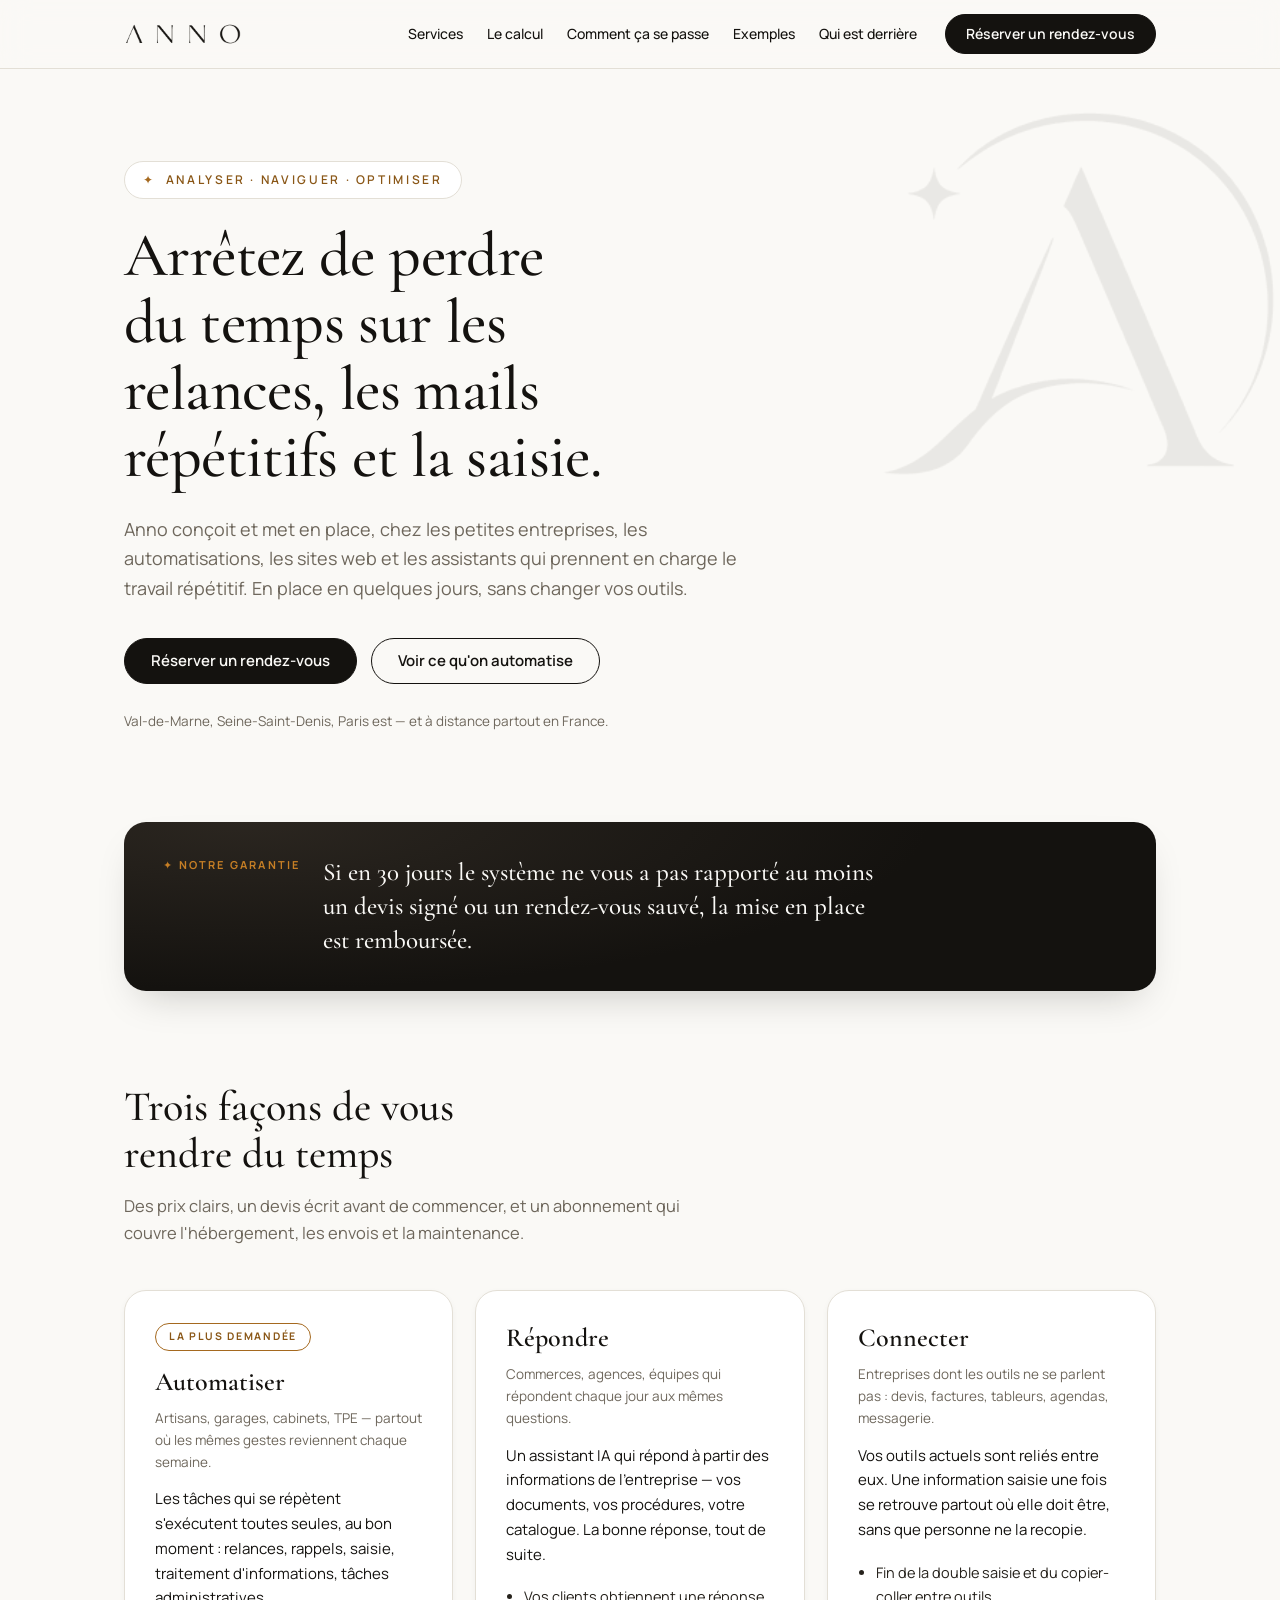
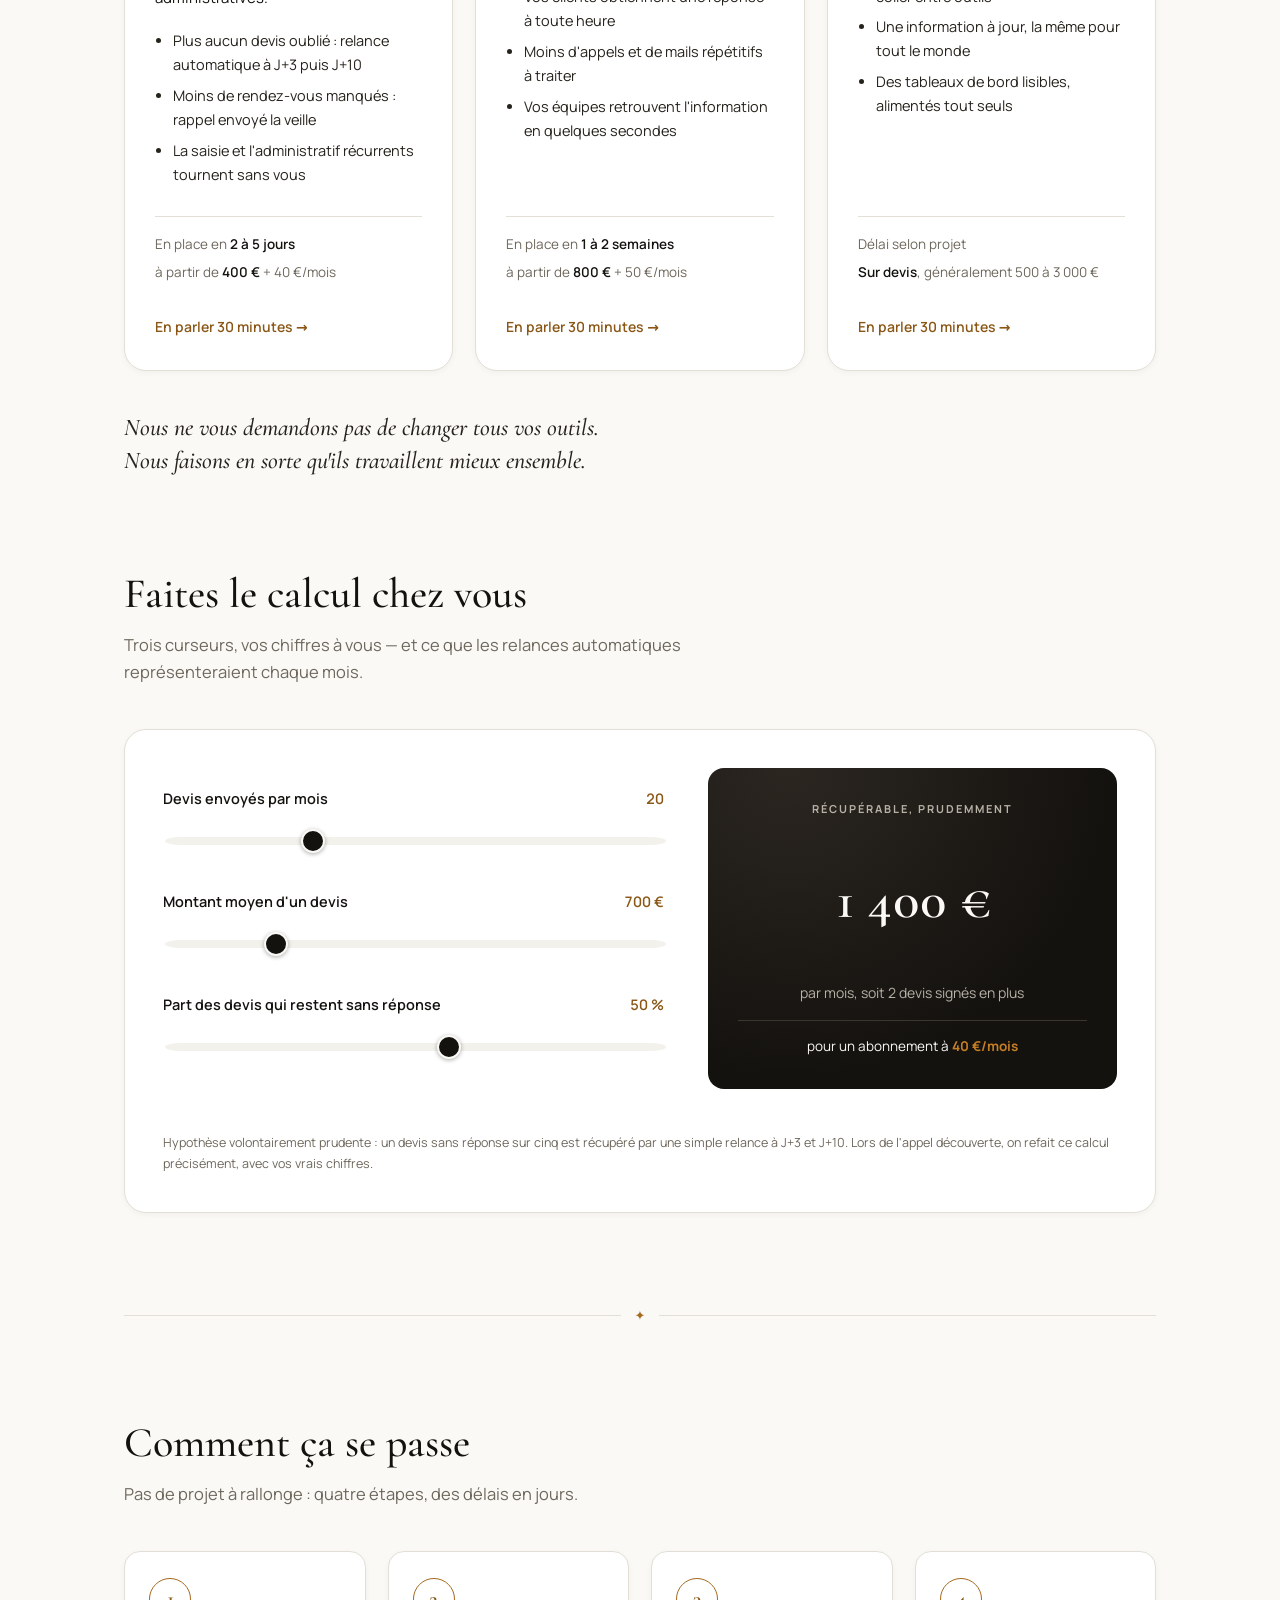
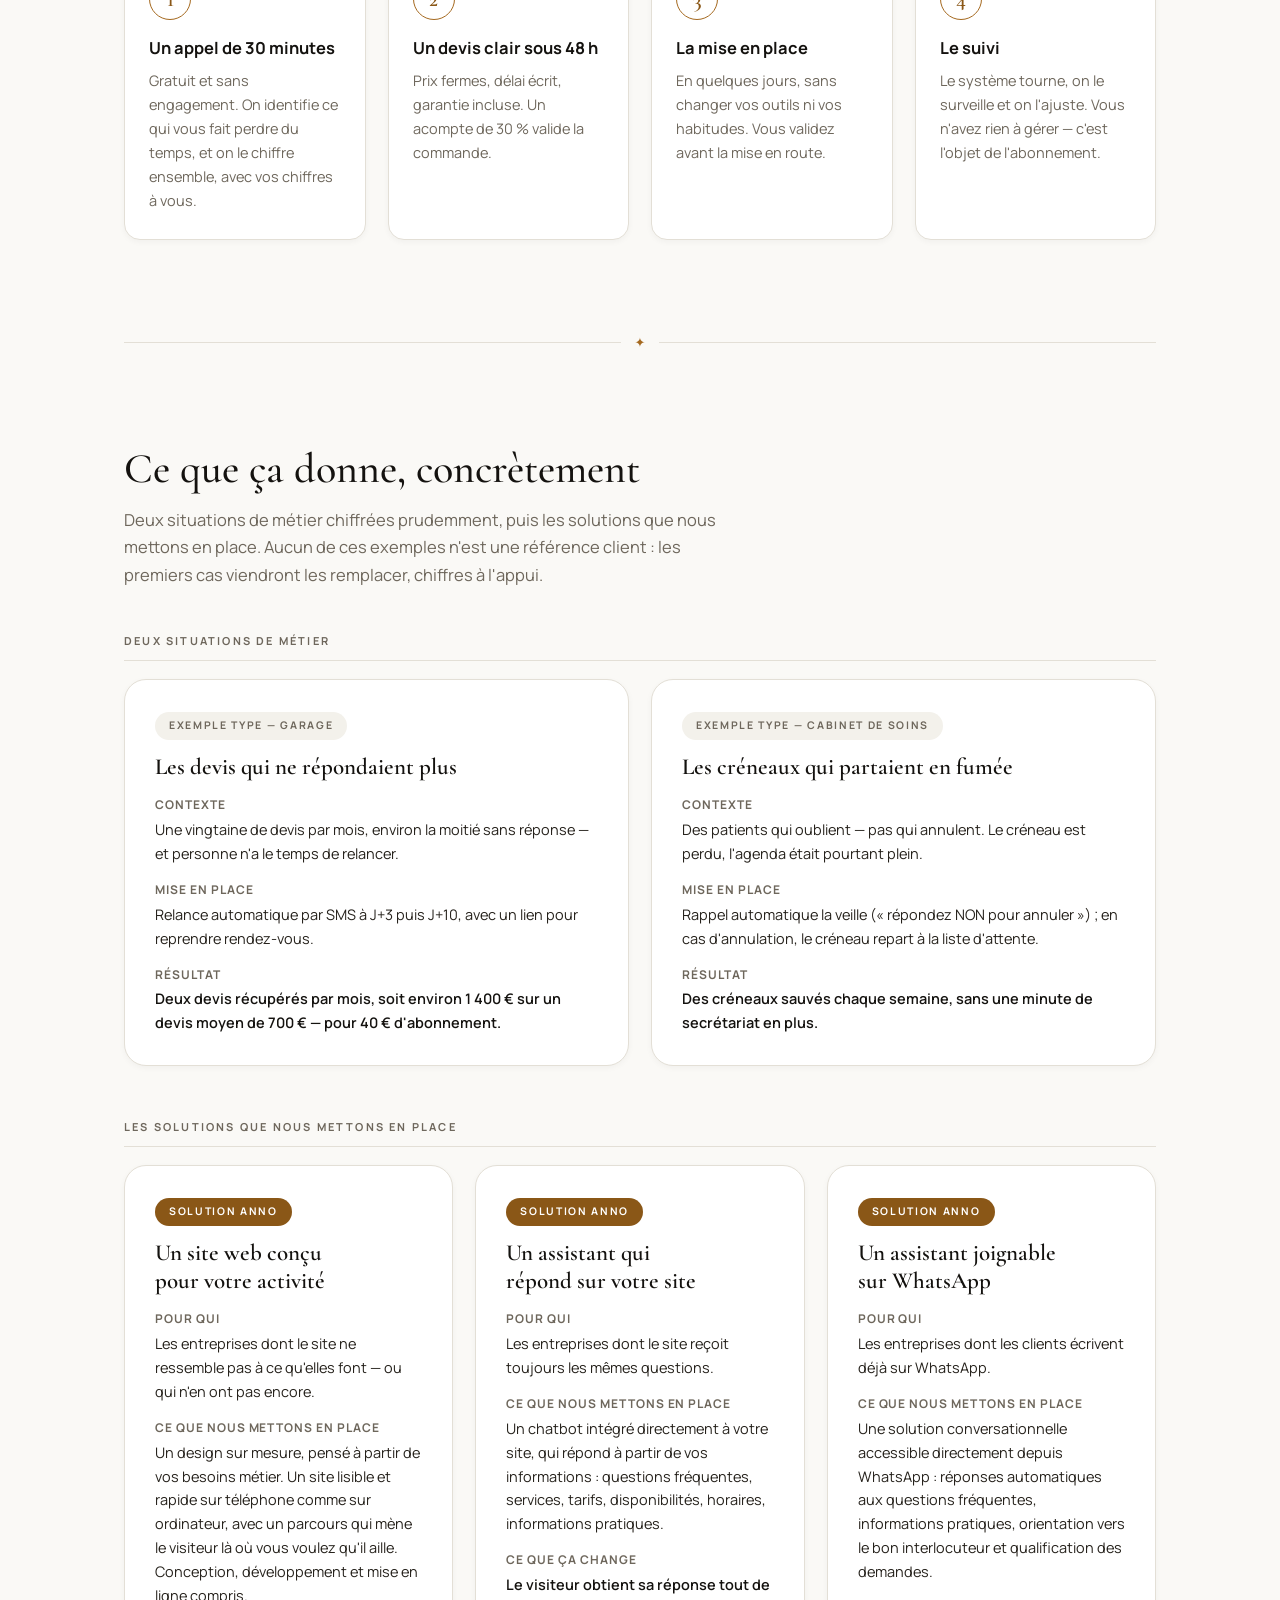
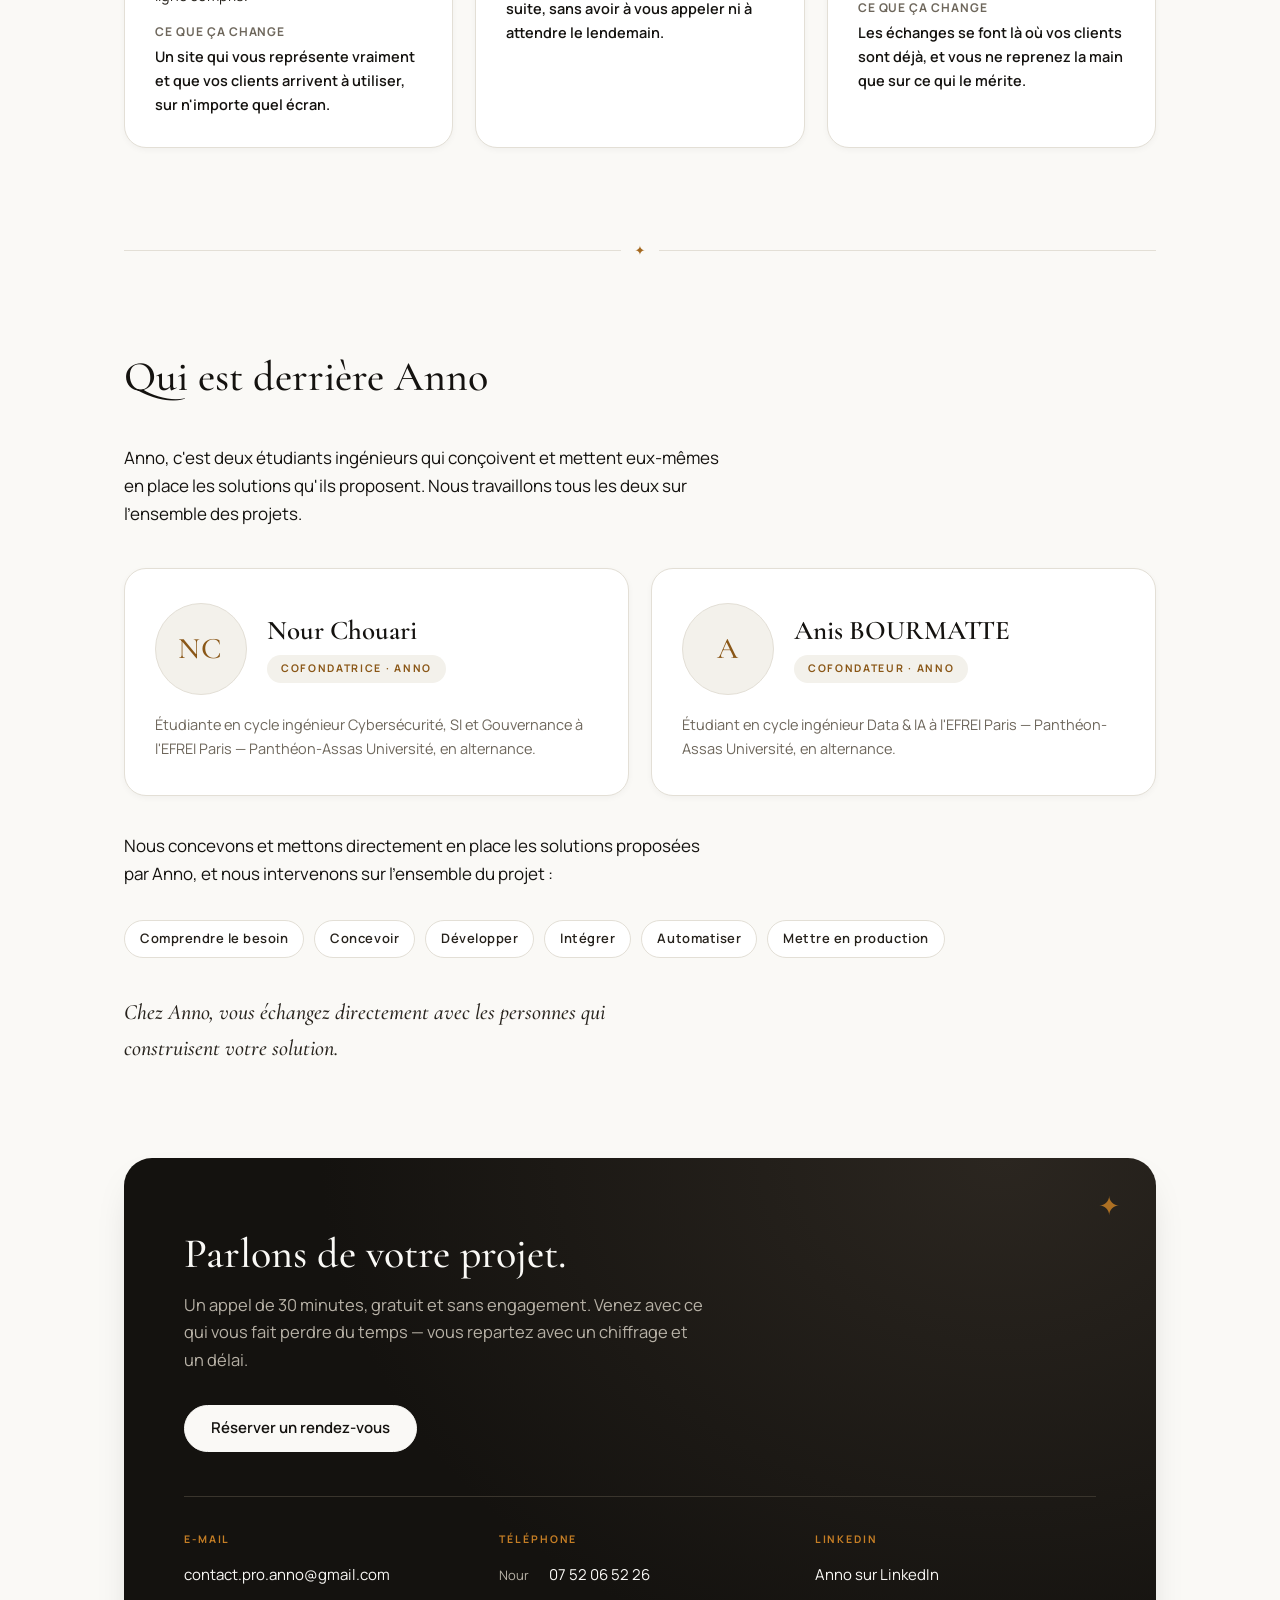
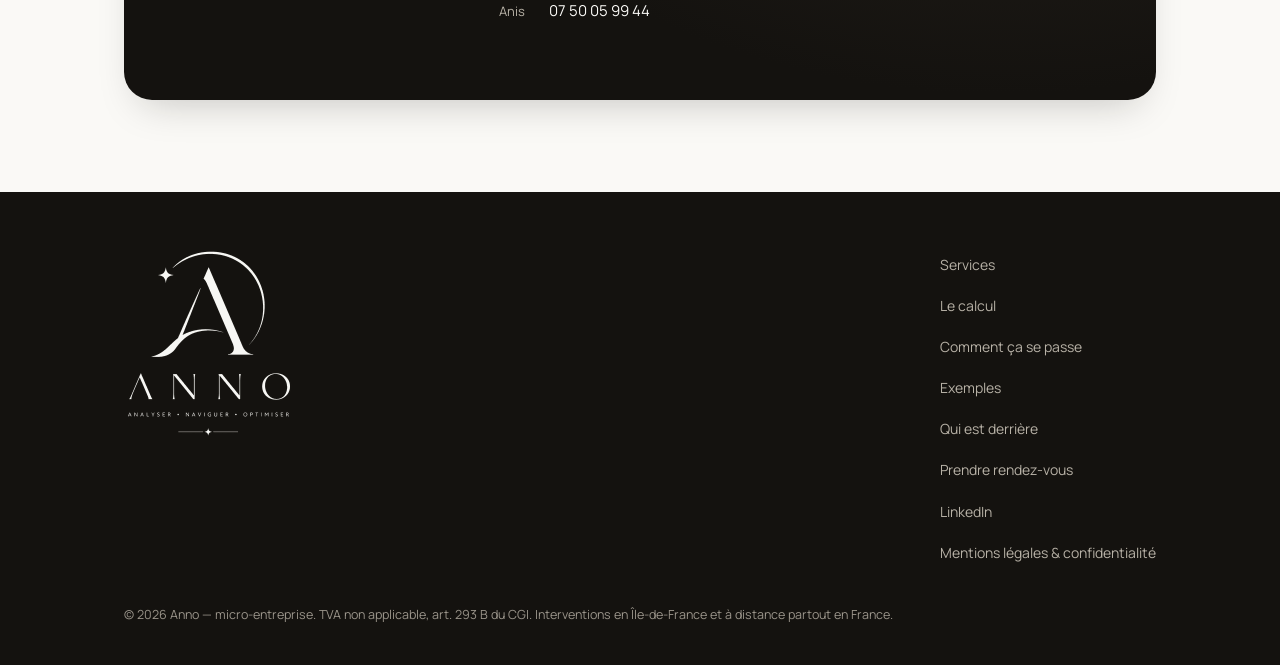
==== index.html @ c9c95d17 "Mise en ligne du site vitrine Anno" ====
<!DOCTYPE html>
<html lang="fr">
<head>
<meta charset="utf-8">
<meta name="viewport" content="width=device-width, initial-scale=1">
<meta name="theme-color" content="#FAF9F6">

<title>Anno — Automatisation, sites web et assistants IA pour petites entreprises</title>
<meta name="description" content="Anno conçoit et met en place l'automatisation, les sites web sur mesure et les assistants IA des petites entreprises. En place en quelques jours, sans changer vos outils.">

<!-- À REMPLACER : l'URL définitive du site -->
<link rel="canonical" href="https://nourchouari.github.io/Anno-automatisation/">

<meta property="og:type" content="website">
<meta property="og:site_name" content="Anno">
<meta property="og:locale" content="fr_FR">
<meta property="og:title" content="Anno — Arrêtez de perdre du temps sur les tâches répétitives">
<meta property="og:description" content="Automatisation, sites web sur mesure et assistants IA pour les petites entreprises. En place en quelques jours, sans changer vos outils.">
<!-- À REMPLACER : l'URL définitive du site (og:url et og:image doivent être absolues) -->
<meta property="og:url" content="https://nourchouari.github.io/Anno-automatisation/">
<meta property="og:image" content="https://nourchouari.github.io/Anno-automatisation/assets/images/og-image.jpg">
<meta property="og:image:width" content="1200">
<meta property="og:image:height" content="630">
<meta property="og:image:alt" content="Anno — Analyser, Naviguer, Optimiser">
<meta name="twitter:card" content="summary_large_image">
<meta name="twitter:title" content="Anno — Arrêtez de perdre du temps sur les tâches répétitives">
<meta name="twitter:description" content="Automatisation, sites web sur mesure et assistants IA pour les petites entreprises.">
<meta name="twitter:image" content="https://nourchouari.github.io/Anno-automatisation/assets/images/og-image.jpg">

<link rel="icon" type="image/png" sizes="32x32" href="assets/icons/favicon-32.png">
<link rel="icon" type="image/png" sizes="64x64" href="assets/icons/favicon.png">
<link rel="apple-touch-icon" href="assets/icons/apple-touch-icon.png">

<!-- Les deux polices visibles dès le premier écran sont préchargées -->
<link rel="preload" href="assets/fonts/manrope-latin-400-normal.woff2" as="font" type="font/woff2" crossorigin>
<link rel="preload" href="assets/fonts/cormorant-garamond-latin-500-normal.woff2" as="font" type="font/woff2" crossorigin>

<link rel="stylesheet" href="css/style.css">
<script src="js/script.js" defer></script>

<script type="application/ld+json">
{
  "@context": "https://schema.org",
  "@type": "ProfessionalService",
  "name": "Anno",
  "description": "Automatisation, création de sites web sur mesure et assistants IA pour les petites entreprises.",
  "email": "contact.pro.anno@gmail.com",
  "telephone": ["+33752066526", "+33750059944"],
  "areaServed": [
    { "@type": "AdministrativeArea", "name": "Val-de-Marne" },
    { "@type": "AdministrativeArea", "name": "Seine-Saint-Denis" },
    { "@type": "AdministrativeArea", "name": "Paris" },
    { "@type": "Country", "name": "France" }
  ],
  "founder": [
    { "@type": "Person", "name": "Nour Chouari", "jobTitle": "Cofondatrice" },
    { "@type": "Person", "name": "Anis", "jobTitle": "Cofondateur" }
  ],
  "sameAs": ["https://www.linkedin.com/in/anno-automatisation-b242a8430/"],
  "knowsAbout": [
    "Automatisation des tâches répétitives",
    "Création de sites web sur mesure",
    "Assistants conversationnels IA",
    "Intégration et connexion d'outils métier"
  ]
}
</script>
</head>

<body id="top">

<a class="skip-link" href="#contenu">Aller au contenu</a>

<!-- ==========================================================================
     HEADER
     ========================================================================== -->
<header class="site-header">
  <div class="site-header__inner">
    <a class="logo" href="#top" aria-label="Anno — retour en haut de page">
      <img src="assets/images/logo-anno.png" alt="Anno" width="350" height="66">
    </a>

    <nav class="nav" aria-label="Navigation principale">
      <a href="#services">Services</a>
      <a href="#calcul">Le calcul</a>
      <a href="#methode">Comment ça se passe</a>
      <a href="#exemples">Exemples</a>
      <a href="#equipe">Qui est derrière</a>
    </nav>

    <a class="btn btn--ink" href="#contact" data-rdv>Réserver un rendez-vous</a>

    <button class="burger" type="button"
            aria-expanded="false"
            aria-controls="menu-mobile"
            aria-label="Ouvrir le menu">
      <span class="burger__lines" aria-hidden="true"></span>
    </button>
  </div>
</header>

<!-- Menu mobile -->
<div class="menu-mobile" id="menu-mobile">
  <nav class="menu-mobile__nav" aria-label="Navigation mobile">
    <a href="#services">Services</a>
    <a href="#calcul">Le calcul</a>
    <a href="#methode">Comment ça se passe</a>
    <a href="#exemples">Exemples</a>
    <a href="#equipe">Qui est derrière</a>
    <a href="#contact">Contact</a>
  </nav>
  <div class="menu-mobile__footer">
    <a class="btn btn--ink" href="#contact" data-rdv>Réserver un rendez-vous</a>
    <p class="menu-mobile__contact">
      <a href="mailto:contact.pro.anno@gmail.com">contact.pro.anno@gmail.com</a>
    </p>
  </div>
</div>


<main id="contenu">

  <!-- ========================================================================
       HERO
       ======================================================================== -->
  <section class="hero" aria-labelledby="titre-principal">
    <img class="hero__mark" src="assets/images/monogramme-anno.png"
         alt="" aria-hidden="true" width="300" height="264">
    <div class="wrap">
      <p class="eyebrow reveal"><span class="spark" aria-hidden="true">✦</span> Analyser · Naviguer · Optimiser</p>
      <h1 class="reveal d1" id="titre-principal">Arrêtez de perdre du temps sur les relances, les mails répétitifs et la saisie.</h1>
      <p class="hero__sub reveal d2">Anno conçoit et met en place, chez les petites entreprises, les automatisations, les sites web et les assistants qui prennent en charge le travail répétitif. En place en quelques jours, sans changer vos outils.</p>
      <div class="hero__ctas reveal d3">
        <a class="btn btn--ink" href="#contact" data-rdv>Réserver un rendez-vous</a>
        <a class="btn btn--ghost" href="#services">Voir ce qu'on automatise</a>
      </div>
      <p class="hero__zone reveal d3">Val-de-Marne, Seine-Saint-Denis, Paris est — et à distance partout en France.</p>
    </div>
  </section>

  <!-- ========================================================================
       BANDE GARANTIE
       ======================================================================== -->
  <div class="band-wrap reveal">
    <div class="band panel-dark" role="note">
      <span class="pill pill--bare">✦ Notre garantie</span>
      <p>Si en 30 jours le système ne vous a pas rapporté au moins un devis signé ou un rendez-vous sauvé, la mise en place est remboursée.</p>
    </div>
  </div>

  <!-- ========================================================================
       SERVICES — Trois façons de vous rendre du temps
       ======================================================================== -->
  <section class="section" id="services" aria-labelledby="titre-services">
    <div class="wrap">
      <div class="section-head reveal">
        <h2 id="titre-services">Trois façons de vous rendre du temps</h2>
        <p>Des prix clairs, un devis écrit avant de commencer, et un abonnement qui couvre l'hébergement, les envois et la maintenance.</p>
      </div>

      <div class="cards">

        <article class="card surface reveal">
          <span class="pill pill--outline">La plus demandée</span>
          <h3 class="card__title">Automatiser</h3>
          <p class="card__who">Artisans, garages, cabinets, TPE — partout où les mêmes gestes reviennent chaque semaine.</p>
          <p class="card__desc">Les tâches qui se répètent s'exécutent toutes seules, au bon moment : relances, rappels, saisie, traitement d'informations, tâches administratives.</p>
          <ul>
            <li>Plus aucun devis oublié : relance automatique à J+3 puis J+10</li>
            <li>Moins de rendez-vous manqués : rappel envoyé la veille</li>
            <li>La saisie et l'administratif récurrents tournent sans vous</li>
          </ul>
          <p class="card__meta">
            <span>En place en <strong>2 à 5 jours</strong></span>
            <span>à partir de <strong>400&nbsp;€</strong> + 40&nbsp;€/mois</span>
          </p>
          <a class="card__go" href="#contact" data-rdv>En parler 30 minutes →</a>
        </article>

        <article class="card surface reveal d1">
          <h3 class="card__title">Répondre</h3>
          <p class="card__who">Commerces, agences, équipes qui répondent chaque jour aux mêmes questions.</p>
          <p class="card__desc">Un assistant IA qui répond à partir des informations de l'entreprise — vos documents, vos procédures, votre catalogue. La bonne réponse, tout de suite.</p>
          <ul>
            <li>Vos clients obtiennent une réponse à toute heure</li>
            <li>Moins d'appels et de mails répétitifs à traiter</li>
            <li>Vos équipes retrouvent l'information en quelques secondes</li>
          </ul>
          <p class="card__meta">
            <span>En place en <strong>1 à 2 semaines</strong></span>
            <span>à partir de <strong>800&nbsp;€</strong> + 50&nbsp;€/mois</span>
          </p>
          <a class="card__go" href="#contact" data-rdv>En parler 30 minutes →</a>
        </article>

        <article class="card surface reveal d2">
          <h3 class="card__title">Connecter</h3>
          <p class="card__who">Entreprises dont les outils ne se parlent pas : devis, factures, tableurs, agendas, messagerie.</p>
          <p class="card__desc">Vos outils actuels sont reliés entre eux. Une information saisie une fois se retrouve partout où elle doit être, sans que personne ne la recopie.</p>
          <ul>
            <li>Fin de la double saisie et du copier-coller entre outils</li>
            <li>Une information à jour, la même pour tout le monde</li>
            <li>Des tableaux de bord lisibles, alimentés tout seuls</li>
          </ul>
          <p class="card__meta">
            <span>Délai selon projet</span>
            <span><strong>Sur devis</strong>, généralement 500 à 3&nbsp;000&nbsp;€</span>
          </p>
          <a class="card__go" href="#contact" data-rdv>En parler 30 minutes →</a>
        </article>

      </div>

      <p class="pull-quote reveal">Nous ne vous demandons pas de changer tous vos outils. Nous faisons en sorte qu'ils travaillent mieux ensemble.</p>
    </div>
  </section>

  <!-- ========================================================================
       SIMULATEUR
       ======================================================================== -->
  <section class="section" id="calcul" aria-labelledby="titre-calcul">
    <div class="wrap">
      <div class="section-head reveal">
        <h2 id="titre-calcul">Faites le calcul chez vous</h2>
        <p>Trois curseurs, vos chiffres à vous — et ce que les relances automatiques représenteraient chaque mois.</p>
      </div>

      <div class="calc surface reveal">
        <div>
          <div class="calc__field">
            <label for="c-devis">Devis envoyés par mois <output id="o-devis" for="c-devis">20</output></label>
            <input type="range" id="c-devis" min="4" max="60" step="1" value="20">
          </div>
          <div class="calc__field">
            <label for="c-montant">Montant moyen d'un devis <output id="o-montant" for="c-montant">700&nbsp;€</output></label>
            <input type="range" id="c-montant" min="100" max="3000" step="50" value="700">
          </div>
          <div class="calc__field">
            <label for="c-pct">Part des devis qui restent sans réponse <output id="o-pct" for="c-pct">50&nbsp;%</output></label>
            <input type="range" id="c-pct" min="10" max="80" step="5" value="50">
          </div>
        </div>

        <div class="calc__result panel-dark" aria-live="polite">
          <p class="calc__label">Récupérable, prudemment</p>
          <p class="calc__big" id="r-euros">1&nbsp;400&nbsp;€</p>
          <p class="calc__per">par mois, soit <span id="r-devis">2</span> devis signés en plus</p>
          <p class="calc__vs">pour un abonnement à <strong>40&nbsp;€/mois</strong></p>
        </div>

        <p class="calc__note">Hypothèse volontairement prudente : un devis sans réponse sur cinq est récupéré par une simple relance à J+3 et J+10. Lors de l'appel découverte, on refait ce calcul précisément, avec vos vrais chiffres.</p>
      </div>
    </div>
  </section>

  <div class="divider" role="presentation"><span aria-hidden="true">✦</span></div>

  <!-- ========================================================================
       MÉTHODE
       ======================================================================== -->
  <section class="section" id="methode" aria-labelledby="titre-methode">
    <div class="wrap">
      <div class="section-head reveal">
        <h2 id="titre-methode">Comment ça se passe</h2>
        <p>Pas de projet à rallonge : quatre étapes, des délais en jours.</p>
      </div>

      <div class="steps">
        <article class="step surface surface--sm reveal">
          <span class="step__n" aria-hidden="true">1</span>
          <h3 class="step__title">Un appel de 30 minutes</h3>
          <p>Gratuit et sans engagement. On identifie ce qui vous fait perdre du temps, et on le chiffre ensemble, avec vos chiffres à vous.</p>
        </article>
        <article class="step surface surface--sm reveal d1">
          <span class="step__n" aria-hidden="true">2</span>
          <h3 class="step__title">Un devis clair sous 48 h</h3>
          <p>Prix fermes, délai écrit, garantie incluse. Un acompte de 30&nbsp;% valide la commande.</p>
        </article>
        <article class="step surface surface--sm reveal d2">
          <span class="step__n" aria-hidden="true">3</span>
          <h3 class="step__title">La mise en place</h3>
          <p>En quelques jours, sans changer vos outils ni vos habitudes. Vous validez avant la mise en route.</p>
        </article>
        <article class="step surface surface--sm reveal d3">
          <span class="step__n" aria-hidden="true">4</span>
          <h3 class="step__title">Le suivi</h3>
          <p>Le système tourne, on le surveille et on l'ajuste. Vous n'avez rien à gérer — c'est l'objet de l'abonnement.</p>
        </article>
      </div>
    </div>
  </section>

  <div class="divider" role="presentation"><span aria-hidden="true">✦</span></div>

  <!-- ========================================================================
       EXEMPLES
       ======================================================================== -->
  <section class="section" id="exemples" aria-labelledby="titre-exemples">
    <div class="wrap">
      <div class="section-head reveal">
        <h2 id="titre-exemples">Ce que ça donne, concrètement</h2>
        <p>Deux situations de métier chiffrées prudemment, puis les solutions que nous mettons en place. Aucun de ces exemples n'est une référence client : les premiers cas viendront les remplacer, chiffres à l'appui.</p>
      </div>

      <div class="group">
        <p class="group-label reveal">Deux situations de métier</p>
        <div class="examples">

          <article class="example surface reveal">
            <span class="pill pill--soft">Exemple type — garage</span>
            <h3 class="example__title">Les devis qui ne répondaient plus</h3>
            <dl>
              <dt>Contexte</dt>
              <dd>Une vingtaine de devis par mois, environ la moitié sans réponse — et personne n'a le temps de relancer.</dd>
              <dt>Mise en place</dt>
              <dd>Relance automatique par SMS à J+3 puis J+10, avec un lien pour reprendre rendez-vous.</dd>
              <dt>Résultat</dt>
              <dd class="is-result">Deux devis récupérés par mois, soit environ 1&nbsp;400&nbsp;€ sur un devis moyen de 700&nbsp;€ — pour 40&nbsp;€ d'abonnement.</dd>
            </dl>
          </article>

          <article class="example surface reveal d1">
            <span class="pill pill--soft">Exemple type — cabinet de soins</span>
            <h3 class="example__title">Les créneaux qui partaient en fumée</h3>
            <dl>
              <dt>Contexte</dt>
              <dd>Des patients qui oublient — pas qui annulent. Le créneau est perdu, l'agenda était pourtant plein.</dd>
              <dt>Mise en place</dt>
              <dd>Rappel automatique la veille (« répondez NON pour annuler ») ; en cas d'annulation, le créneau repart à la liste d'attente.</dd>
              <dt>Résultat</dt>
              <dd class="is-result">Des créneaux sauvés chaque semaine, sans une minute de secrétariat en plus.</dd>
            </dl>
          </article>

        </div>
      </div>

      <div class="group">
        <p class="group-label reveal">Les solutions que nous mettons en place</p>
        <div class="examples">

          <article class="example surface reveal">
            <span class="pill pill--solid">Solution Anno</span>
            <h3 class="example__title">Un site web conçu pour votre activité</h3>
            <dl>
              <dt>Pour qui</dt>
              <dd>Les entreprises dont le site ne ressemble pas à ce qu'elles font — ou qui n'en ont pas encore.</dd>
              <dt>Ce que nous mettons en place</dt>
              <dd>Un design sur mesure, pensé à partir de vos besoins métier. Un site lisible et rapide sur téléphone comme sur ordinateur, avec un parcours qui mène le visiteur là où vous voulez qu'il aille. Conception, développement et mise en ligne compris.</dd>
              <dt>Ce que ça change</dt>
              <dd class="is-result">Un site qui vous représente vraiment et que vos clients arrivent à utiliser, sur n'importe quel écran.</dd>
            </dl>
          </article>

          <article class="example surface reveal d1">
            <span class="pill pill--solid">Solution Anno</span>
            <h3 class="example__title">Un assistant qui répond sur votre site</h3>
            <dl>
              <dt>Pour qui</dt>
              <dd>Les entreprises dont le site reçoit toujours les mêmes questions.</dd>
              <dt>Ce que nous mettons en place</dt>
              <dd>Un chatbot intégré directement à votre site, qui répond à partir de vos informations : questions fréquentes, services, tarifs, disponibilités, horaires, informations pratiques.</dd>
              <dt>Ce que ça change</dt>
              <dd class="is-result">Le visiteur obtient sa réponse tout de suite, sans avoir à vous appeler ni à attendre le lendemain.</dd>
            </dl>
          </article>

          <article class="example surface reveal d2">
            <span class="pill pill--solid">Solution Anno</span>
            <h3 class="example__title">Un assistant joignable sur WhatsApp</h3>
            <dl>
              <dt>Pour qui</dt>
              <dd>Les entreprises dont les clients écrivent déjà sur WhatsApp.</dd>
              <dt>Ce que nous mettons en place</dt>
              <dd>Une solution conversationnelle accessible directement depuis WhatsApp : réponses automatiques aux questions fréquentes, informations pratiques, orientation vers le bon interlocuteur et qualification des demandes.</dd>
              <dt>Ce que ça change</dt>
              <dd class="is-result">Les échanges se font là où vos clients sont déjà, et vous ne reprenez la main que sur ce qui le mérite.</dd>
            </dl>
          </article>

        </div>
      </div>
    </div>
  </section>

  <div class="divider" role="presentation"><span aria-hidden="true">✦</span></div>

  <!-- ========================================================================
       ÉQUIPE
       ======================================================================== -->
  <section class="section" id="equipe" aria-labelledby="titre-equipe">
    <div class="wrap">
      <div class="section-head reveal">
        <h2 id="titre-equipe">Qui est derrière Anno</h2>
      </div>

      <p class="team-intro reveal">Anno, c'est deux étudiants ingénieurs qui conçoivent et mettent eux-mêmes en place les solutions qu'ils proposent. Nous travaillons tous les deux sur l'ensemble des projets.</p>

      <div class="team">

        <article class="member surface reveal">
          <div class="member__head">
            <!--
              PHOTO DE NOUR — pour l'ajouter :
              1. déposer le fichier dans assets/images/ (carré, 400×400 px conseillé)
              2. décommenter la ligne <img> ci-dessous
              La photo recouvre automatiquement les initiales, rien d'autre à modifier.
            -->
            <div class="member__portrait">
              <!-- <img src="assets/images/nour.jpg" alt="Portrait de Nour Chouari, cofondatrice d'Anno" width="92" height="92"> -->
              <span class="member__initials" aria-hidden="true">NC</span>
            </div>
            <div>
              <h3 class="member__name">Nour Chouari</h3>
              <span class="pill pill--brand">Cofondatrice · Anno</span>
            </div>
          </div>
          <p class="member__degree">Étudiante en cycle ingénieur Cybersécurité, SI et Gouvernance à l'EFREI Paris — Panthéon-Assas Université, en alternance.</p>
        </article>

        <article class="member surface reveal d1">
          <div class="member__head">
            <!--
              PHOTO D'ANIS — même principe : déposer le fichier dans assets/images/
              puis décommenter la ligne <img> ci-dessous.
            -->
            <div class="member__portrait">
              <!-- <img src="assets/images/anis.jpg" alt="Portrait d'Anis, cofondateur d'Anno" width="92" height="92"> -->
              <span class="member__initials" aria-hidden="true">A</span>
            </div>
            <div>
              <h3 class="member__name">Anis BOURMATTE</h3>
              <span class="pill pill--brand">Cofondateur · Anno</span>
            </div>
          </div>
          <p class="member__degree">Étudiant en cycle ingénieur Data &amp; IA à l'EFREI Paris — Panthéon-Assas Université, en alternance.</p>
        </article>

      </div>

      <p class="team-intro reveal" style="margin-top:clamp(28px,4vw,36px);margin-bottom:0">Nous concevons et mettons directement en place les solutions proposées par Anno, et nous intervenons sur l'ensemble du projet :</p>

      <ul class="team-chain reveal">
        <li>Comprendre le besoin</li>
        <li>Concevoir</li>
        <li>Développer</li>
        <li>Intégrer</li>
        <li>Automatiser</li>
        <li>Mettre en production</li>
      </ul>

      <p class="team-note reveal">Chez Anno, vous échangez directement avec les personnes qui construisent votre solution.</p>
    </div>
  </section>

  <!-- ========================================================================
       CONTACT
       ======================================================================== -->
  <div class="contact-wrap reveal" id="contact">
    <section class="contact panel-dark" aria-labelledby="titre-contact">
      <span class="contact__spark" aria-hidden="true">✦</span>

      <h2 id="titre-contact">Parlons de votre projet.</h2>
      <p class="contact__sub">Un appel de 30 minutes, gratuit et sans engagement. Venez avec ce qui vous fait perdre du temps — vous repartez avec un chiffrage et un délai.</p>

      <div class="contact__cta">
        <button class="btn btn--paper" type="button" data-rdv-open>Réserver un rendez-vous</button>
      </div>

      <div class="contact__details">
        <div>
          <span class="contact__label">E-mail</span>
          <a class="contact__link" href="mailto:contact.pro.anno@gmail.com">contact.pro.anno@gmail.com</a>
        </div>

        <div>
          <span class="contact__label">Téléphone</span>
          <ul class="contact__list">
            <li><a href="tel:+33752066526"><span class="contact__who">Nour</span>07&nbsp;52&nbsp;06&nbsp;52&nbsp;26</a></li>
            <li><a href="tel:+33750059944"><span class="contact__who">Anis</span>07&nbsp;50&nbsp;05&nbsp;99&nbsp;44</a></li>
          </ul>
        </div>

        <div>
          <span class="contact__label">LinkedIn</span>
          <a class="contact__link" href="https://www.linkedin.com/in/anno-automatisation-b242a8430/" target="_blank" rel="noopener noreferrer">Anno sur LinkedIn</a>
        </div>
      </div>
    </section>
  </div>

</main>


<!-- ==========================================================================
     FOOTER
     ========================================================================== -->
<footer class="site-footer">
  <div class="site-footer__inner">
    <div class="site-footer__logo">
      <img src="assets/images/logo-anno-footer.png" alt="Anno — Analyser, Naviguer, Optimiser" width="340" height="382" loading="lazy">
    </div>
    <nav class="site-footer__nav" aria-label="Pied de page">
      <a href="#services">Services</a>
      <a href="#calcul">Le calcul</a>
      <a href="#methode">Comment ça se passe</a>
      <a href="#exemples">Exemples</a>
      <a href="#equipe">Qui est derrière</a>
      <a href="#contact">Prendre rendez-vous</a>
      <a href="https://www.linkedin.com/in/anno-automatisation-b242a8430/" target="_blank" rel="noopener noreferrer">LinkedIn</a>
      <a href="mentions-legales.html">Mentions légales &amp; confidentialité</a>
    </nav>
  </div>
  <p class="site-footer__legal">© 2026 Anno — micro-entreprise. TVA non applicable, art. 293 B du CGI. Interventions en Île-de-France et à distance partout en France.</p>
</footer>


<!-- ==========================================================================
     MODALE DE PRISE DE RENDEZ-VOUS
     Système maison : le visiteur choisit avec qui il souhaite échanger,
     puis appelle directement depuis son téléphone.

     Pour passer plus tard à un outil de réservation en ligne (Cal.com,
     Calendly…), remplacez le bloc .rdv__options par un lien vers votre
     agenda, par exemple :
     <a class="btn btn--ink" href="https://cal.com/VOTRE-LIEN">Choisir un créneau</a>
     ========================================================================== -->
<dialog class="rdv" id="rdv" aria-labelledby="rdv-titre">
  <div class="rdv__inner">
    <button class="rdv__close" type="button" data-rdv-close aria-label="Fermer">✕</button>

    <h2 class="rdv__title" id="rdv-titre">Avec qui souhaitez-vous échanger&nbsp;?</h2>
    <p class="rdv__sub">Un appel de 30 minutes, gratuit et sans engagement. Choisissez simplement votre interlocuteur.</p>

    <div class="rdv__options">
      <a class="rdv__option" href="tel:+33752066526">
        <span class="rdv__avatar" aria-hidden="true">NC</span>
        <span class="rdv__who">
          <span class="rdv__name">Nour</span>
          <span class="rdv__role">Cofondatrice · Anno</span>
        </span>
        <span class="rdv__tel">07&nbsp;52&nbsp;06&nbsp;52&nbsp;26</span>
      </a>

      <a class="rdv__option" href="tel:+33750059944">
        <span class="rdv__avatar" aria-hidden="true">A</span>
        <span class="rdv__who">
          <span class="rdv__name">Anis</span>
          <span class="rdv__role">Cofondateur · Anno</span>
        </span>
        <span class="rdv__tel">07&nbsp;50&nbsp;05&nbsp;99&nbsp;44</span>
      </a>
    </div>

    <p class="rdv__alt">Vous préférez écrire&nbsp;? <a href="mailto:contact.pro.anno@gmail.com">contact.pro.anno@gmail.com</a></p>
  </div>
</dialog>

</body>
</html>
---- css/style.css ----
@charset "UTF-8";
/* ==========================================================================
   ANNO — Feuille de style unique
   --------------------------------------------------------------------------
   1.  Polices
   2.  Variables et thème
   3.  Reset et base
   4.  Utilitaires
   5.  Typographie
   6.  Composants
       6.1  Boutons
       6.2  Pastilles
       6.3  Surfaces (cartes)
       6.4  Panneaux sombres
   7.  Structure (header, navigation, menu mobile, footer)
   8.  Sections
       8.1  Hero
       8.2  Bande garantie
       8.3  Services
       8.4  Simulateur
       8.5  Méthode
       8.6  Exemples
       8.7  Équipe
       8.8  Contact
   9.  Modale de prise de rendez-vous
   10. Responsive
   11. Préférences utilisateur
   ========================================================================== */


/* ==========================================================================
   1. POLICES — auto-hébergées, aucune requête vers un service tiers
   ========================================================================== */

@font-face {
  font-family: "Cormorant Garamond";
  font-style: normal;
  font-weight: 500;
  font-display: swap;
  src: url("../assets/fonts/cormorant-garamond-latin-500-normal.woff2") format("woff2");
  unicode-range: U+0000-00FF, U+0131, U+0152-0153, U+02BB-02BC, U+02C6, U+02DA,
                 U+02DC, U+2000-206F, U+2074, U+20AC, U+2122, U+2191, U+2193,
                 U+2212, U+2215, U+FEFF, U+FFFD;
}
@font-face {
  font-family: "Cormorant Garamond";
  font-style: normal;
  font-weight: 600;
  font-display: swap;
  src: url("../assets/fonts/cormorant-garamond-latin-600-normal.woff2") format("woff2");
  unicode-range: U+0000-00FF, U+0131, U+0152-0153, U+02BB-02BC, U+02C6, U+02DA,
                 U+02DC, U+2000-206F, U+2074, U+20AC, U+2122, U+2191, U+2193,
                 U+2212, U+2215, U+FEFF, U+FFFD;
}
@font-face {
  font-family: "Cormorant Garamond";
  font-style: italic;
  font-weight: 500;
  font-display: swap;
  src: url("../assets/fonts/cormorant-garamond-latin-500-italic.woff2") format("woff2");
  unicode-range: U+0000-00FF, U+0131, U+0152-0153, U+02BB-02BC, U+02C6, U+02DA,
                 U+02DC, U+2000-206F, U+2074, U+20AC, U+2122, U+2191, U+2193,
                 U+2212, U+2215, U+FEFF, U+FFFD;
}
@font-face {
  font-family: "Manrope";
  font-style: normal;
  font-weight: 400;
  font-display: swap;
  src: url("../assets/fonts/manrope-latin-400-normal.woff2") format("woff2");
  unicode-range: U+0000-00FF, U+0131, U+0152-0153, U+02BB-02BC, U+02C6, U+02DA,
                 U+02DC, U+2000-206F, U+2074, U+20AC, U+2122, U+2191, U+2193,
                 U+2212, U+2215, U+FEFF, U+FFFD;
}
@font-face {
  font-family: "Manrope";
  font-style: normal;
  font-weight: 500;
  font-display: swap;
  src: url("../assets/fonts/manrope-latin-500-normal.woff2") format("woff2");
  unicode-range: U+0000-00FF, U+0131, U+0152-0153, U+02BB-02BC, U+02C6, U+02DA,
                 U+02DC, U+2000-206F, U+2074, U+20AC, U+2122, U+2191, U+2193,
                 U+2212, U+2215, U+FEFF, U+FFFD;
}
@font-face {
  font-family: "Manrope";
  font-style: normal;
  font-weight: 600;
  font-display: swap;
  src: url("../assets/fonts/manrope-latin-600-normal.woff2") format("woff2");
  unicode-range: U+0000-00FF, U+0131, U+0152-0153, U+02BB-02BC, U+02C6, U+02DA,
                 U+02DC, U+2000-206F, U+2074, U+20AC, U+2122, U+2191, U+2193,
                 U+2212, U+2215, U+FEFF, U+FFFD;
}
@font-face {
  font-family: "Manrope";
  font-style: normal;
  font-weight: 700;
  font-display: swap;
  src: url("../assets/fonts/manrope-latin-700-normal.woff2") format("woff2");
  unicode-range: U+0000-00FF, U+0131, U+0152-0153, U+02BB-02BC, U+02C6, U+02DA,
                 U+02DC, U+2000-206F, U+2074, U+20AC, U+2122, U+2191, U+2193,
                 U+2212, U+2215, U+FEFF, U+FFFD;
}


/* ==========================================================================
   2. VARIABLES ET THÈME
   ========================================================================== */

:root {
  /* Couleurs — identiques au site d'origine */
  --paper:         #FAF9F6;
  --paper-2:       #F3F1EB;
  --white:         #FFFFFF;
  --ink:           #14120F;
  --ink-2:         #26221C;
  --ink-soft:      #2B2620;
  --muted:         #6E675C;
  --line:          #E3DFD6;
  --accent:        #A5691F;
  --accent-ink:    #8A5717;

  /* Sur fond sombre */
  --paper-on-ink:  #FAF9F6;
  --muted-on-ink:  #B7B1A6;
  --line-on-ink:   #3A352D;
  /* Même teinte que --accent, éclaircie pour rester lisible sur fond sombre
     (contraste 5,7:1 au lieu de 4,1:1) */
  --accent-on-ink: #C57E25;

  /* Typographie */
  --font-serif: "Cormorant Garamond", Georgia, "Times New Roman", serif;
  --font-sans:  "Manrope", system-ui, -apple-system, "Segoe UI", sans-serif;

  /* Rayons */
  --r-lg:   22px;
  --r-md:   16px;
  --r-sm:   12px;
  --r-pill: 999px;

  /* Ombres */
  --shadow:       0 2px 6px rgba(20, 18, 15, .04);
  --shadow-hover: 0 18px 40px -18px rgba(20, 18, 15, .25);

  /* Rythme et gouttières — fluides, sans multiplier les media queries */
  --wrap-max:  1080px;
  --wrap-pad:  clamp(18px, 5vw, 24px);
  --section-y: clamp(56px, 9vw, 92px);
  --gap-cards: 22px;

  /* Animation */
  --dur:        .25s;
  --dur-reveal: .7s;
  --ease:        ease;
  --ease-reveal: cubic-bezier(.22, .9, .3, 1);

  /* Empilement */
  --z-header: 90;
  --z-menu:   80;
  --z-dialog: 100;

  /* Cible tactile minimale */
  --tap: 44px;
}


/* ==========================================================================
   3. RESET ET BASE
   ========================================================================== */

*,
*::before,
*::after { box-sizing: border-box; }

html {
  scroll-behavior: smooth;
  /* Verrou anti-défilement horizontal ; « clip » plutôt que « hidden »
     pour ne pas casser le header sticky. */
  overflow-x: clip;
}

body {
  margin: 0;
  background: var(--paper);
  color: var(--ink);
  font-family: var(--font-sans);
  font-size: 16px;
  line-height: 1.65;
  -webkit-font-smoothing: antialiased;
  -moz-osx-font-smoothing: grayscale;
  overflow-x: clip;
}

img {
  max-width: 100%;
  height: auto;
  display: block;
}

a { color: var(--accent-ink); }

button {
  font: inherit;
  color: inherit;
  cursor: pointer;
}

:focus-visible {
  outline: 2px solid var(--accent);
  outline-offset: 3px;
  border-radius: 3px;
}

/* Sur fond sombre, le contour de focus doit rester visible */
.panel-dark :focus-visible,
.menu-mobile :focus-visible { outline-color: var(--accent-on-ink); }


/* ==========================================================================
   4. UTILITAIRES
   ========================================================================== */

.wrap {
  max-width: var(--wrap-max);
  margin-inline: auto;
  padding-inline: var(--wrap-pad);
}

.visually-hidden {
  position: absolute;
  width: 1px;
  height: 1px;
  margin: -1px;
  padding: 0;
  overflow: hidden;
  clip: rect(0 0 0 0);
  clip-path: inset(50%);
  white-space: nowrap;
  border: 0;
}

/* Lien d'évitement — apparaît à la première tabulation */
.skip-link {
  position: absolute;
  left: 12px;
  top: -100px;
  z-index: calc(var(--z-dialog) + 1);
  background: var(--ink);
  color: var(--paper-on-ink);
  padding: 12px 20px;
  border-radius: var(--r-pill);
  text-decoration: none;
  font-size: 14px;
  font-weight: 600;
  transition: top var(--dur) var(--ease);
}
.skip-link:focus-visible { top: 12px; }

/* Apparition au défilement */
.reveal { opacity: 1; transform: none; }

@media (prefers-reduced-motion: no-preference) {
  .reveal {
    opacity: 0;
    transform: translateY(22px);
    transition:
      opacity   var(--dur-reveal) var(--ease),
      transform var(--dur-reveal) var(--ease-reveal);
  }
  .reveal.is-visible { opacity: 1; transform: none; }
  .reveal.d1 { transition-delay: .08s; }
  .reveal.d2 { transition-delay: .16s; }
  .reveal.d3 { transition-delay: .24s; }
}

/* Séparateur ✦ entre les sections */
.divider {
  display: flex;
  align-items: center;
  gap: 14px;
  max-width: var(--wrap-max);
  margin: var(--section-y) auto 0;
  padding-inline: var(--wrap-pad);
  color: var(--accent);
}
.divider::before,
.divider::after {
  content: "";
  flex: 1;
  height: 1px;
  background: var(--line);
}
.divider span { font-size: 13px; }


/* ==========================================================================
   5. TYPOGRAPHIE
   ========================================================================== */

h1, h2, h3 { text-wrap: balance; }

h1 {
  font-family: var(--font-serif);
  font-weight: 500;
  font-size: clamp(31px, 7vw, 62px);
  line-height: 1.08;
  letter-spacing: -.01em;
  margin: 0 0 24px;
  max-width: 17ch;
}

h2 {
  font-family: var(--font-serif);
  font-weight: 500;
  font-size: clamp(26px, 5.2vw, 42px);
  line-height: 1.12;
  margin: 0 0 14px;
}

.eyebrow {
  display: inline-flex;
  align-items: center;
  gap: 10px;
  font-size: 12px;
  font-weight: 600;
  letter-spacing: .22em;
  text-transform: uppercase;
  color: var(--accent-ink);
  margin: 0 0 24px;
  padding: 8px 18px;
  border: 1px solid var(--line);
  border-radius: var(--r-pill);
  background: var(--white);
}
.eyebrow .spark { color: var(--accent); }

.section-head {
  margin-bottom: clamp(30px, 5vw, 44px);
  max-width: 60ch;
}
.section-head p {
  color: var(--muted);
  margin: 0;
  font-size: 16.5px;
}

/* Phrase de conclusion en serif italique */
.pull-quote {
  font-family: var(--font-serif);
  font-size: clamp(19px, 3vw, 24px);
  font-style: italic;
  line-height: 1.4;
  color: var(--ink-2);
  max-width: 46ch;
  margin: clamp(28px, 4vw, 40px) 0 0;
}


/* ==========================================================================
   6. COMPOSANTS
   ========================================================================== */

/* --- 6.1 Boutons ---------------------------------------------------------- */

.btn {
  display: inline-flex;
  align-items: center;
  justify-content: center;
  min-height: var(--tap);
  padding: 13px 26px;
  border: 1px solid var(--ink);
  border-radius: var(--r-pill);
  background: none;
  font-size: 15px;
  font-weight: 600;
  line-height: 1.25;
  text-align: center;
  text-decoration: none;
  transition:
    background   .18s var(--ease),
    color        .18s var(--ease),
    transform    .18s var(--ease),
    box-shadow   .18s var(--ease),
    border-color .18s var(--ease);
}
.btn:hover { transform: translateY(-2px); box-shadow: var(--shadow-hover); }
.btn:active { transform: translateY(0); }

.btn--ink   { background: var(--ink); color: var(--paper-on-ink); }
.btn--ink:hover { background: var(--ink-2); }

.btn--ghost { background: transparent; color: var(--ink); }
.btn--ghost:hover { background: var(--paper-2); }

.btn--paper { background: var(--paper); color: var(--ink); border-color: var(--paper); }
.btn--paper:hover { background: var(--white); }

.btn--sm { padding: 10px 20px; font-size: 14px; }

/* --- 6.2 Pastilles -------------------------------------------------------- */

.pill {
  display: inline-flex;
  align-items: center;
  align-self: flex-start;
  padding: 5px 13px;
  border: 1px solid transparent;
  border-radius: var(--r-pill);
  font-size: 10.5px;
  font-weight: 700;
  letter-spacing: .16em;
  line-height: 1.5;
  text-transform: uppercase;
  white-space: nowrap;
}
.pill--outline { border-color: var(--accent); color: var(--accent-ink); }
.pill--soft    { background: var(--paper-2); color: var(--muted); }
.pill--brand   { background: var(--paper-2); color: var(--accent-ink); }
.pill--solid   { background: var(--accent-ink); color: var(--white); }
.pill--bare {
  padding: 0;
  letter-spacing: .2em;
  font-size: 11px;
  color: var(--accent-on-ink);
}

/* --- 6.3 Surfaces (cartes) ------------------------------------------------ */

.surface {
  --lift: -6px;
  background: var(--white);
  border: 1px solid var(--line);
  border-radius: var(--r-lg);
  box-shadow: var(--shadow);
  transition:
    transform    var(--dur) var(--ease),
    box-shadow   var(--dur) var(--ease),
    border-color var(--dur) var(--ease);
}
.surface:hover {
  transform: translateY(var(--lift));
  box-shadow: var(--shadow-hover);
  border-color: #D8CFBF;
}
.surface--sm { --lift: -4px; border-radius: var(--r-md); }

/* --- 6.4 Panneaux sombres ------------------------------------------------- */

.panel-dark {
  background: radial-gradient(
    var(--panel-grad, 120% 180% at 12% 0%),
    var(--ink-soft) 0%,
    var(--ink) var(--panel-stop, 55%)
  );
  color: var(--paper-on-ink);
}
.panel-dark a { color: var(--paper-on-ink); }


/* ==========================================================================
   7. STRUCTURE
   ========================================================================== */

/* --- Header --------------------------------------------------------------- */

.site-header {
  position: sticky;
  top: 0;
  z-index: var(--z-header);
  /* Repli d'abord, pour les navigateurs sans color-mix() : sans cette ligne
     le header devient transparent et le texte passe derrière au défilement. */
  background: rgba(250, 249, 246, .86);
  background: color-mix(in srgb, var(--paper) 82%, transparent);
  backdrop-filter: blur(14px);
  -webkit-backdrop-filter: blur(14px);
  border-bottom: 1px solid var(--line);
}

.site-header__inner {
  max-width: var(--wrap-max);
  margin-inline: auto;
  padding: 12px var(--wrap-pad);
  display: flex;
  align-items: center;
  gap: 28px;
}

.logo {
  display: flex;
  align-items: center;
  min-height: var(--tap);
  padding-right: 8px;
  text-decoration: none;
  flex: none;
}
.logo img { height: 22px; width: auto; }

/* --- Navigation bureau ---------------------------------------------------- */

.nav {
  display: flex;
  gap: 24px;
  margin-left: auto;
}
.nav a {
  position: relative;
  padding: 4px 0;
  color: var(--ink);
  font-size: 14px;
  font-weight: 500;
  text-decoration: none;
}
.nav a::after {
  content: "";
  position: absolute;
  left: 0;
  right: 100%;
  bottom: -2px;
  height: 2px;
  border-radius: 2px;
  background: var(--accent);
  transition: right var(--dur) var(--ease);
}
.nav a:hover::after,
.nav a:focus-visible::after { right: 0; }

.site-header .btn { padding: 9px 20px; font-size: 14px; min-height: 40px; }

/* --- Bouton hamburger ----------------------------------------------------- */

.burger {
  display: none;
  width: var(--tap);
  height: var(--tap);
  margin-left: auto;
  padding: 0;
  border: 1px solid var(--line);
  border-radius: var(--r-pill);
  background: var(--white);
  align-items: center;
  justify-content: center;
  flex: none;
  transition: background var(--dur) var(--ease), border-color var(--dur) var(--ease);
}
.burger:hover { background: var(--paper-2); border-color: #D8CFBF; }

.burger__lines {
  position: relative;
  display: block;
  width: 18px;
  height: 2px;
  border-radius: 2px;
  background: var(--ink);
  transition: background .18s var(--ease);
}
.burger__lines::before,
.burger__lines::after {
  content: "";
  position: absolute;
  left: 0;
  width: 18px;
  height: 2px;
  border-radius: 2px;
  background: var(--ink);
  transition: transform var(--dur) var(--ease-reveal), top var(--dur) var(--ease);
}
.burger__lines::before { top: -6px; }
.burger__lines::after  { top: 6px; }

.burger[aria-expanded="true"] .burger__lines { background: transparent; }
.burger[aria-expanded="true"] .burger__lines::before { top: 0; transform: rotate(45deg); }
.burger[aria-expanded="true"] .burger__lines::after  { top: 0; transform: rotate(-45deg); }

/* --- Menu mobile ---------------------------------------------------------- */

.menu-mobile {
  position: fixed;
  inset: 0;
  z-index: var(--z-menu);
  display: flex;
  flex-direction: column;
  padding: 88px var(--wrap-pad) calc(var(--wrap-pad) + env(safe-area-inset-bottom, 0px));
  background: var(--paper);
  overflow-y: auto;
  overscroll-behavior: contain;
  opacity: 0;
  visibility: hidden;
  transform: translateY(-12px);
  transition:
    opacity    var(--dur) var(--ease),
    transform  var(--dur) var(--ease-reveal),
    visibility 0s linear var(--dur);
}
.menu-mobile.is-open {
  opacity: 1;
  visibility: visible;
  transform: none;
  transition-delay: 0s;
}

.menu-mobile__nav {
  display: flex;
  flex-direction: column;
  border-top: 1px solid var(--line);
}
.menu-mobile__nav a {
  display: flex;
  align-items: center;
  min-height: 60px;
  padding: 8px 4px;
  border-bottom: 1px solid var(--line);
  color: var(--ink);
  font-family: var(--font-serif);
  font-size: 26px;
  font-weight: 500;
  line-height: 1.2;
  text-decoration: none;
  transition: color var(--dur) var(--ease), padding-left var(--dur) var(--ease-reveal);
}
.menu-mobile__nav a:hover,
.menu-mobile__nav a:focus-visible { color: var(--accent-ink); padding-left: 10px; }

.menu-mobile__footer { margin-top: auto; padding-top: 32px; }
.menu-mobile__footer .btn { width: 100%; }
.menu-mobile__contact {
  margin: 18px 0 0;
  font-size: 14px;
  color: var(--muted);
  text-align: center;
}

body.has-menu-open { overflow: hidden; }

/* --- Footer --------------------------------------------------------------- */

.site-footer {
  background: var(--ink);
  color: var(--muted-on-ink);
  padding: clamp(40px, 7vw, 56px) 0 40px;
  margin-top: var(--section-y);
}
.site-footer__inner {
  max-width: var(--wrap-max);
  margin-inline: auto;
  padding-inline: var(--wrap-pad);
  display: flex;
  flex-wrap: wrap;
  gap: clamp(28px, 5vw, 40px);
  align-items: flex-start;
  justify-content: space-between;
}
.site-footer__logo img { width: 170px; height: auto; }

.site-footer__nav {
  display: flex;
  flex-direction: column;
  gap: 8px;
  font-size: 14px;
}
.site-footer__nav a {
  color: var(--muted-on-ink);
  text-decoration: none;
  padding: 5px 0;
  transition: color .15s var(--ease);
}
.site-footer__nav a:hover,
.site-footer__nav a:focus-visible { color: var(--paper-on-ink); }

.site-footer__legal {
  max-width: var(--wrap-max);
  margin: 36px auto 0;
  padding-inline: var(--wrap-pad);
  font-size: 12.5px;
  color: #9A948A;
}


/* ==========================================================================
   8. SECTIONS
   ========================================================================== */

.section { padding: var(--section-y) 0 0; }

/* Les ancres ne doivent pas passer sous le header collant */
.section,
.contact-wrap,
.hero { scroll-margin-top: 78px; }

/* --- 8.1 Hero ------------------------------------------------------------- */

.hero {
  position: relative;
  overflow: hidden;
  padding: clamp(52px, 8vw, 92px) 0 clamp(48px, 7vw, 76px);
}
.hero__mark {
  position: absolute;
  right: -30px;
  top: 36px;
  width: min(38vw, 430px);
  opacity: .07;
  pointer-events: none;
  user-select: none;
}
.hero__sub {
  font-size: clamp(16.5px, 2vw, 18px);
  color: var(--muted);
  max-width: 56ch;
  margin: 0 0 34px;
}
.hero__ctas {
  display: flex;
  flex-wrap: wrap;
  gap: 14px;
  align-items: center;
}
.hero__zone {
  margin-top: 26px;
  font-size: 13.5px;
  color: var(--muted);
}

/* --- 8.2 Bande garantie --------------------------------------------------- */

.band-wrap {
  max-width: var(--wrap-max);
  margin-inline: auto;
  padding-inline: var(--wrap-pad);
}
.band {
  padding: clamp(26px, 4.5vw, 34px) clamp(24px, 5vw, 38px);
  border-radius: var(--r-lg);
  display: flex;
  gap: clamp(12px, 2vw, 22px);
  align-items: baseline;
  flex-wrap: wrap;
  box-shadow: var(--shadow-hover);
}
.band p {
  margin: 0;
  font-family: var(--font-serif);
  font-size: clamp(19px, 2.8vw, 25px);
  line-height: 1.35;
  font-weight: 500;
  max-width: 46ch;
}

/* --- 8.3 Services --------------------------------------------------------- */

.cards {
  display: grid;
  grid-template-columns: repeat(auto-fit, minmax(280px, 1fr));
  gap: var(--gap-cards);
}

.card {
  padding: clamp(26px, 4vw, 32px) clamp(22px, 3.6vw, 30px) clamp(24px, 3.4vw, 28px);
  display: flex;
  flex-direction: column;
}
.card .pill { margin-bottom: 16px; }
.card__title {
  font-family: var(--font-serif);
  font-weight: 600;
  font-size: clamp(23px, 3vw, 26px);
  line-height: 1.15;
  margin: 0 0 10px;
}
.card__who  { font-size: 13.5px; color: var(--muted); margin: 0 0 14px; }
.card__desc { font-size: 15px; margin: 0 0 18px; }
.card ul {
  margin: 0 0 22px;
  padding-left: 18px;
  font-size: 14.5px;
  color: var(--ink-2);
}
.card li { margin-bottom: 7px; }
.card__meta {
  margin-top: auto;
  padding-top: 16px;
  border-top: 1px solid var(--line);
  display: flex;
  justify-content: space-between;
  gap: 6px 10px;
  flex-wrap: wrap;
  font-size: 13.5px;
  color: var(--muted);
}
.card__meta strong { color: var(--ink); font-weight: 600; }
.card__go {
  margin-top: 14px;
  font-size: 14px;
  font-weight: 600;
  text-decoration: none;
  align-self: flex-start;
  padding: 4px 0;
}
.card__go:hover { text-decoration: underline; }

/* --- 8.4 Simulateur ------------------------------------------------------- */

.calc {
  padding: clamp(22px, 4vw, 38px);
  display: grid;
  grid-template-columns: 1.1fr .9fr;
  gap: clamp(26px, 4vw, 44px);
  align-items: center;
}
.calc:hover { transform: none; box-shadow: var(--shadow); border-color: var(--line); }

.calc__field { margin-bottom: 26px; }
.calc__field:last-child { margin-bottom: 0; }
.calc label {
  display: flex;
  justify-content: space-between;
  gap: 12px;
  font-size: 14.5px;
  font-weight: 600;
  margin-bottom: 12px;
}
.calc label output {
  color: var(--accent-ink);
  font-variant-numeric: tabular-nums;
  white-space: nowrap;
}

input[type="range"] {
  -webkit-appearance: none;
  appearance: none;
  width: 100%;
  height: 8px;
  border-radius: var(--r-pill);
  background: var(--paper-2);
  outline-offset: 6px;
  cursor: pointer;
  /* Zone de saisie confortable au doigt sans épaissir la piste visible */
  padding: 12px 0;
  background-clip: content-box;
  box-sizing: content-box;
}
input[type="range"]::-webkit-slider-thumb {
  -webkit-appearance: none;
  appearance: none;
  width: 24px;
  height: 24px;
  border-radius: 50%;
  background: var(--ink);
  border: 2px solid var(--paper);
  box-shadow: 0 1px 4px rgba(20, 18, 15, .35);
  transition: transform .15s var(--ease);
}
input[type="range"]::-webkit-slider-thumb:hover { transform: scale(1.12); }
input[type="range"]::-moz-range-thumb {
  width: 22px;
  height: 22px;
  border-radius: 50%;
  background: var(--ink);
  border: 2px solid var(--paper);
  box-shadow: 0 1px 4px rgba(20, 18, 15, .35);
}
input[type="range"]::-moz-range-track {
  height: 8px;
  border-radius: var(--r-pill);
  background: var(--paper-2);
}

.calc__result {
  --panel-grad: 130% 160% at 20% 0%;
  --panel-stop: 60%;
  border-radius: var(--r-md);
  padding: clamp(26px, 4vw, 32px) clamp(22px, 3.5vw, 30px);
  text-align: center;
}
.calc__label {
  font-size: 11px;
  font-weight: 700;
  letter-spacing: .18em;
  text-transform: uppercase;
  color: var(--muted-on-ink);
  margin: 0 0 10px;
}
.calc__big {
  font-family: var(--font-serif);
  font-weight: 600;
  font-size: clamp(40px, 6vw, 54px);
  line-height: 1;
  font-variant-numeric: tabular-nums;
}
.calc__per { font-size: 14px; color: var(--muted-on-ink); margin: 6px 0 16px; }
.calc__vs {
  font-size: 13.5px;
  color: var(--paper-on-ink);
  border-top: 1px solid var(--line-on-ink);
  padding-top: 14px;
  margin: 0;
}
.calc__vs strong { color: var(--accent-on-ink); }
.calc__note { grid-column: 1 / -1; font-size: 12.5px; color: var(--muted); margin: 0; }

/* --- 8.5 Méthode ---------------------------------------------------------- */

.steps {
  display: grid;
  grid-template-columns: repeat(auto-fit, minmax(220px, 1fr));
  gap: var(--gap-cards);
}
.step { padding: clamp(22px, 3.4vw, 26px) clamp(20px, 3.2vw, 24px); }
.step__n {
  display: inline-flex;
  align-items: center;
  justify-content: center;
  width: 42px;
  height: 42px;
  border: 1.5px solid var(--accent);
  border-radius: 50%;
  font-family: var(--font-serif);
  font-size: 22px;
  font-weight: 600;
  color: var(--accent-ink);
}
.step__title { font-size: 16.5px; font-weight: 700; margin: 14px 0 8px; }
.step p { font-size: 14.5px; color: var(--muted); margin: 0; }

/* --- 8.6 Exemples --------------------------------------------------------- */

.group-label {
  display: block;
  font-size: 11px;
  font-weight: 700;
  letter-spacing: .2em;
  text-transform: uppercase;
  color: var(--muted);
  margin: 0 0 18px;
  padding-bottom: 10px;
  border-bottom: 1px solid var(--line);
}
.group + .group { margin-top: clamp(36px, 5vw, 52px); }

.examples {
  display: grid;
  grid-template-columns: repeat(auto-fit, minmax(280px, 1fr));
  gap: var(--gap-cards);
}
.example { padding: clamp(24px, 4vw, 30px); }
.example .pill { margin: 0 0 14px; }
.example__title {
  font-family: var(--font-serif);
  font-weight: 600;
  font-size: clamp(21px, 2.8vw, 23px);
  line-height: 1.2;
  margin: 0 0 12px;
}
.example dl { margin: 0; font-size: 14.5px; }
.example dt {
  font-weight: 700;
  font-size: 12px;
  letter-spacing: .08em;
  text-transform: uppercase;
  color: var(--muted);
  margin: 14px 0 3px;
}
.example dd { margin: 0; color: var(--ink-2); }
.example dd.is-result { color: var(--ink); font-weight: 600; }

/* --- 8.7 Équipe ----------------------------------------------------------- */

.team-intro {
  max-width: 60ch;
  margin: 0 0 clamp(28px, 4vw, 40px);
  font-size: clamp(16px, 2vw, 17px);
}
.team {
  display: grid;
  grid-template-columns: repeat(auto-fit, minmax(300px, 1fr));
  gap: var(--gap-cards);
}
.member {
  padding: clamp(26px, 4vw, 34px) clamp(22px, 3.6vw, 30px);
  display: flex;
  flex-direction: column;
}
.member__head {
  display: flex;
  align-items: center;
  gap: 20px;
  margin-bottom: 18px;
}
.member__portrait {
  position: relative;
  width: 92px;
  height: 92px;
  flex: none;
  border-radius: 50%;
  border: 1px solid var(--line);
  background: var(--paper-2);
  display: flex;
  align-items: center;
  justify-content: center;
  overflow: hidden;
}
/* La photo, quand elle est ajoutée, recouvre entièrement les initiales */
.member__portrait img {
  position: absolute;
  inset: 0;
  width: 100%;
  height: 100%;
  object-fit: cover;
  border-radius: 50%;
}
.member__initials {
  font-family: var(--font-serif);
  font-size: 30px;
  font-weight: 500;
  letter-spacing: .04em;
  color: var(--accent-ink);
  line-height: 1;
}
.member__name {
  font-family: var(--font-serif);
  font-weight: 600;
  font-size: clamp(24px, 3vw, 27px);
  line-height: 1.1;
  margin: 0 0 8px;
}
.member p { font-size: 15px; color: var(--ink-2); margin: 0 0 10px; max-width: 52ch; }
.member p:last-child { margin: 0; }
.member__degree { color: var(--muted) !important; font-size: 14.5px !important; }

.team-note {
  margin: clamp(28px, 4vw, 36px) 0 0;
  font-family: var(--font-serif);
  font-size: clamp(19px, 2.6vw, 22px);
  font-style: italic;
  color: var(--ink-2);
  max-width: 50ch;
}

.team-chain {
  display: flex;
  flex-wrap: wrap;
  gap: 8px 10px;
  margin: clamp(24px, 4vw, 32px) 0 0;
  padding: 0;
  list-style: none;
}
.team-chain li {
  display: flex;
  align-items: center;
  gap: 10px;
  font-size: 13px;
  font-weight: 600;
  letter-spacing: .04em;
  color: var(--ink-2);
  padding: 7px 15px;
  border: 1px solid var(--line);
  border-radius: var(--r-pill);
  background: var(--white);
}

/* --- 8.8 Contact ---------------------------------------------------------- */

.contact-wrap {
  max-width: var(--wrap-max);
  margin: var(--section-y) auto 0;
  padding-inline: var(--wrap-pad);
}
.contact {
  --panel-grad: 120% 180% at 85% 0%;
  position: relative;
  overflow: hidden;
  border-radius: 28px;
  padding: clamp(40px, 7.5vw, 72px) clamp(24px, 5.5vw, 60px);
  box-shadow: var(--shadow-hover);
}
.contact__spark {
  position: absolute;
  right: clamp(20px, 4vw, 36px);
  top: clamp(18px, 3vw, 26px);
  font-size: 26px;
  color: var(--accent-on-ink);
  opacity: .85;
}
.contact h2 { color: var(--paper-on-ink); max-width: 20ch; }
.contact__sub {
  color: var(--muted-on-ink);
  max-width: 52ch;
  margin: 0 0 clamp(26px, 4vw, 32px);
  font-size: clamp(15.5px, 2vw, 16.5px);
}
.contact__cta { display: flex; flex-wrap: wrap; gap: 14px; align-items: center; }

.contact__details {
  display: grid;
  grid-template-columns: repeat(auto-fit, minmax(210px, 1fr));
  gap: clamp(22px, 3.5vw, 34px);
  margin-top: clamp(32px, 5vw, 44px);
  padding-top: clamp(26px, 4vw, 34px);
  border-top: 1px solid var(--line-on-ink);
}
.contact__label {
  display: block;
  font-size: 10.5px;
  font-weight: 700;
  letter-spacing: .18em;
  text-transform: uppercase;
  color: var(--accent-on-ink);
  margin: 0 0 12px;
}
.contact__list { list-style: none; margin: 0; padding: 0; }
.contact__list li + li { margin-top: 4px; }
.contact__list a,
.contact__link {
  display: inline-flex;
  align-items: center;
  min-height: 32px;
  color: var(--paper-on-ink);
  font-size: 15px;
  text-decoration: none;
  border-bottom: 1px solid transparent;
  transition: border-color .18s var(--ease), color .18s var(--ease);
}
.contact__list a:hover,
.contact__link:hover { border-bottom-color: var(--accent-on-ink); }
.contact__who {
  color: var(--muted-on-ink);
  font-size: 13px;
  margin-right: 8px;
  min-width: 42px;
  display: inline-block;
}


/* ==========================================================================
   9. MODALE DE PRISE DE RENDEZ-VOUS
   ========================================================================== */

.rdv {
  width: min(520px, calc(100vw - 32px));
  max-height: min(88dvh, 760px);
  padding: 0;
  border: 1px solid var(--line);
  border-radius: var(--r-lg);
  background: var(--paper);
  color: var(--ink);
  box-shadow: 0 40px 90px -30px rgba(20, 18, 15, .55);
  overflow: auto;
  overscroll-behavior: contain;
}
.rdv::backdrop { background: rgba(20, 18, 15, .55); backdrop-filter: blur(3px); }

/* Centrage explicite : fonctionne avec showModal() comme avec le repli
   [open] des rares navigateurs sans <dialog>. */
.rdv[open] {
  position: fixed;
  top: 50%;
  left: 50%;
  transform: translate(-50%, -50%);
  margin: 0;
  z-index: var(--z-dialog);
}
.rdv:not([open]) { display: none; }

@media (prefers-reduced-motion: no-preference) {
  .rdv[open] { animation: rdv-in .28s var(--ease-reveal); }
  .rdv[open]::backdrop { animation: fade-in .28s var(--ease); }
}
@keyframes rdv-in {
  from { opacity: 0; transform: translate(-50%, -46%) scale(.97); }
  to   { opacity: 1; transform: translate(-50%, -50%) scale(1); }
}
@keyframes fade-in {
  from { opacity: 0; }
  to   { opacity: 1; }
}

.rdv__inner { padding: clamp(26px, 5vw, 38px) clamp(22px, 4.5vw, 36px) clamp(24px, 4vw, 32px); }

.rdv__close {
  position: absolute;
  top: 14px;
  right: 14px;
  width: var(--tap);
  height: var(--tap);
  display: flex;
  align-items: center;
  justify-content: center;
  border: 1px solid var(--line);
  border-radius: 50%;
  background: var(--white);
  font-size: 18px;
  line-height: 1;
  color: var(--muted);
  transition: background var(--dur) var(--ease), color var(--dur) var(--ease);
}
.rdv__close:hover { background: var(--paper-2); color: var(--ink); }

.rdv__title {
  font-family: var(--font-serif);
  font-weight: 500;
  font-size: clamp(25px, 5vw, 31px);
  line-height: 1.15;
  margin: 0 0 10px;
  max-width: 18ch;
}
.rdv__sub {
  color: var(--muted);
  font-size: 15px;
  margin: 0 0 26px;
  max-width: 42ch;
}

.rdv__options { display: grid; gap: 12px; margin: 0 0 22px; }

.rdv__option {
  display: flex;
  align-items: center;
  gap: 16px;
  padding: 16px 18px;
  border: 1px solid var(--line);
  border-radius: var(--r-md);
  background: var(--white);
  text-decoration: none;
  color: var(--ink);
  box-shadow: var(--shadow);
  transition:
    transform    var(--dur) var(--ease),
    box-shadow   var(--dur) var(--ease),
    border-color var(--dur) var(--ease);
}
.rdv__option:hover {
  transform: translateY(-3px);
  box-shadow: var(--shadow-hover);
  border-color: #D8CFBF;
}
.rdv__avatar {
  width: 48px;
  height: 48px;
  flex: none;
  display: flex;
  align-items: center;
  justify-content: center;
  border-radius: 50%;
  border: 1px solid var(--line);
  background: var(--paper-2);
  font-family: var(--font-serif);
  font-size: 19px;
  font-weight: 600;
  color: var(--accent-ink);
}
.rdv__who { flex: 1; min-width: 0; }
.rdv__name { display: block; font-weight: 600; font-size: 16px; line-height: 1.3; }
.rdv__role { display: block; font-size: 12.5px; color: var(--muted); }
.rdv__tel {
  display: block;
  font-size: 15px;
  font-weight: 600;
  color: var(--accent-ink);
  font-variant-numeric: tabular-nums;
  white-space: nowrap;
}

.rdv__alt {
  margin: 0;
  padding-top: 20px;
  border-top: 1px solid var(--line);
  font-size: 14px;
  color: var(--muted);
}
.rdv__alt a { color: var(--accent-ink); }


/* ==========================================================================
   10. RESPONSIVE
   ========================================================================== */

/* Le simulateur passe en une colonne avant que ses deux blocs ne s'écrasent */
@media (max-width: 860px) {
  .calc { grid-template-columns: 1fr; }
}

/* Bascule bureau → mobile : la navigation ne tient plus sur une ligne */
@media (max-width: 960px) {
  .nav,
  .site-header .btn { display: none; }
  .burger { display: flex; }
}

@media (min-width: 961px) {
  .menu-mobile { display: none; }
}

@media (max-width: 620px) {
  h1 { max-width: 100%; }
  .eyebrow { font-size: 11px; letter-spacing: .18em; padding: 7px 15px; gap: 8px; }
  .hero__mark { top: 8px; width: min(56vw, 260px); opacity: .05; }
  .hero__ctas .btn { width: 100%; }
  .band { align-items: flex-start; }
  .card__meta { flex-direction: column; gap: 4px; }
  .contact h2 { max-width: 100%; }
  .contact__cta .btn { width: 100%; }
  .member__head { gap: 16px; }
  .member__portrait { width: 76px; height: 76px; }
  .member__initials { font-size: 25px; }
  .team-chain li { font-size: 12px; padding: 6px 13px; }
  .rdv__option { gap: 13px; padding: 14px 15px; }
  .rdv__avatar { width: 42px; height: 42px; font-size: 17px; }
}

/* Très petits écrans (320 px) */
@media (max-width: 400px) {
  :root { --gap-cards: 16px; }
  .hero__mark { display: none; }
  .rdv__option { flex-wrap: wrap; }
  .rdv__tel { width: 100%; padding-left: 55px; }
  .site-footer__logo img { width: 140px; }
}

/* Ordinateurs : deux colonnes pour le pied de page contact */
@media (min-width: 900px) {
  .contact__details { grid-template-columns: repeat(3, 1fr); }
}


/* ==========================================================================
   11. PRÉFÉRENCES UTILISATEUR
   ========================================================================== */

@media (prefers-reduced-motion: no-preference) {
  .hero__mark { animation: float 9s ease-in-out infinite; }
  .eyebrow .spark { animation: twinkle 2.6s ease-in-out infinite; }
  .contact__spark { animation: twinkle 3.2s ease-in-out infinite; }
}

@keyframes float {
  0%, 100% { transform: translateY(0) rotate(0); }
  50%      { transform: translateY(-14px) rotate(1.2deg); }
}
@keyframes twinkle {
  0%, 100% { opacity: 1;   transform: scale(1); }
  50%      { opacity: .35; transform: scale(.8); }
}

@media (prefers-reduced-motion: reduce) {
  html { scroll-behavior: auto; }
  *,
  *::before,
  *::after {
    animation-duration: .01ms !important;
    animation-iteration-count: 1 !important;
    transition-duration: .01ms !important;
  }
  .menu-mobile { transition: none; }
}

/* Mode contraste forcé (Windows) */
@media (forced-colors: active) {
  .surface,
  .rdv__option,
  .burger { border: 1px solid CanvasText; }
  .nav a::after { background: LinkText; }
}


/* ==========================================================================
   12. PAGES SECONDAIRES (mentions légales, 404)
   ========================================================================== */

.doc {
  max-width: 760px;
  margin-inline: auto;
  padding: clamp(48px, 8vw, 88px) var(--wrap-pad) 0;
}
.doc h1 { max-width: 20ch; }
.doc h2 {
  font-size: clamp(22px, 3.4vw, 28px);
  margin: clamp(34px, 5vw, 48px) 0 12px;
}
.doc p { margin: 0 0 14px; color: var(--ink-2); }
.doc p.lead { font-size: 17.5px; color: var(--muted); margin-bottom: 8px; }
.doc ul { margin: 0 0 14px; padding-left: 20px; color: var(--ink-2); }
.doc li { margin-bottom: 6px; }
.doc a { color: var(--accent-ink); }

/* Champ non encore renseigné — visible mais discret */
.todo {
  display: inline-block;
  padding: 1px 8px;
  border: 1px dashed var(--accent);
  border-radius: var(--r-sm);
  background: var(--paper-2);
  color: var(--accent-ink);
  font-size: 13px;
  font-weight: 600;
}

.error-page {
  min-height: 62vh;
  display: flex;
  flex-direction: column;
  justify-content: center;
  text-align: left;
}
.error-page .error-code {
  font-family: var(--font-serif);
  font-size: clamp(64px, 14vw, 120px);
  font-weight: 500;
  line-height: 1;
  color: var(--accent-ink);
  margin: 0 0 12px;
}
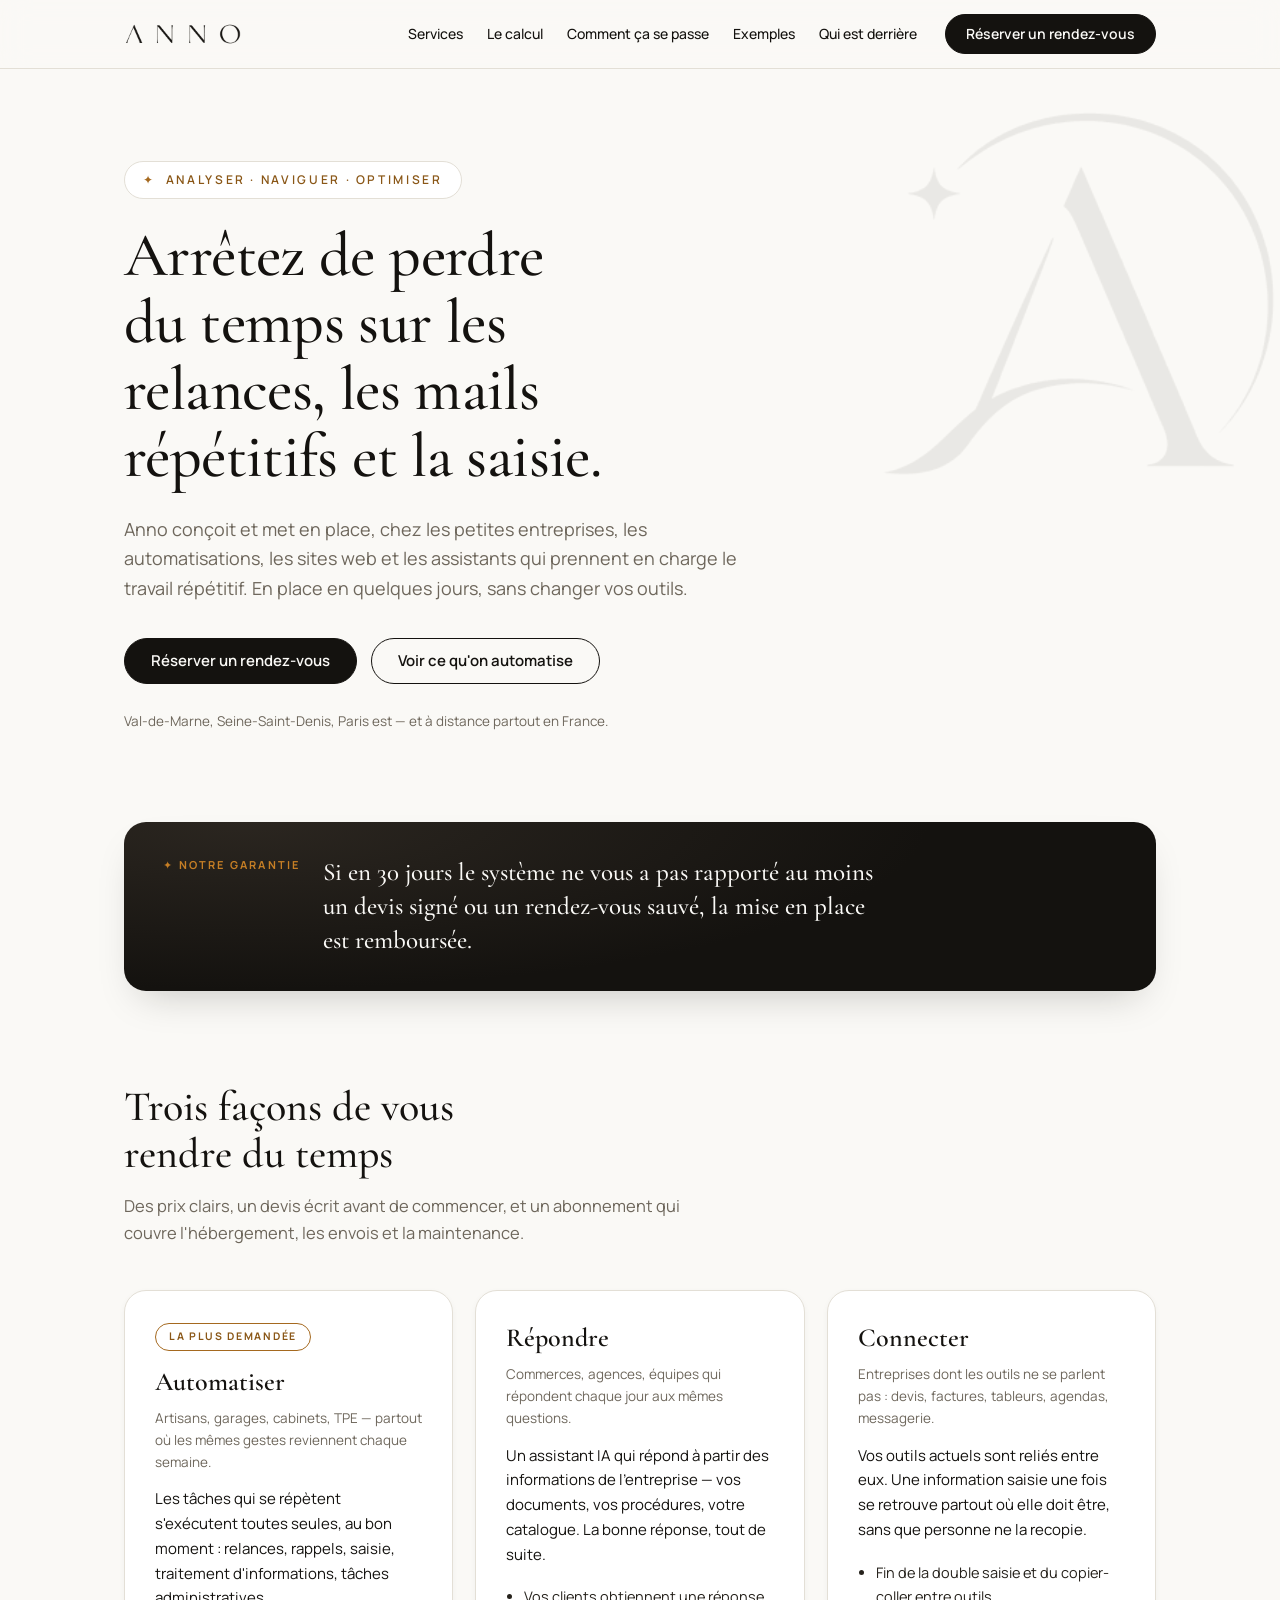
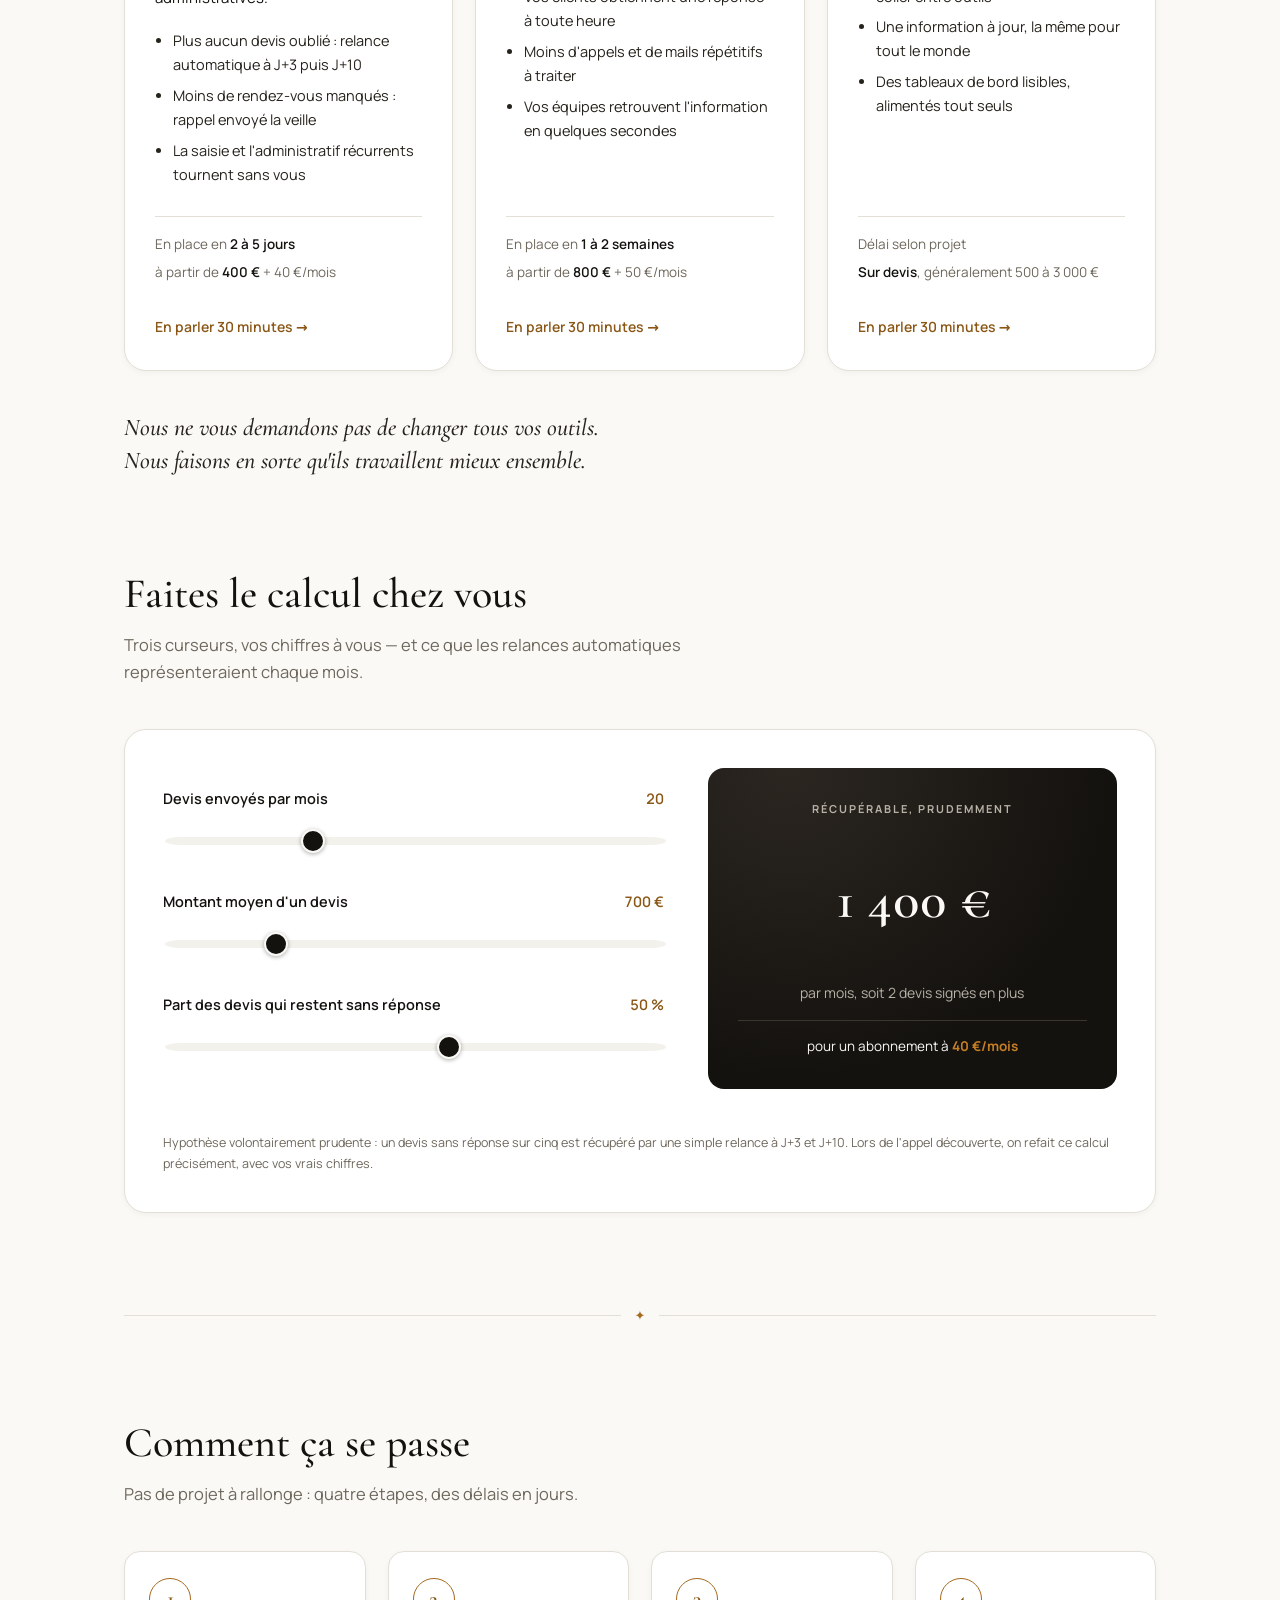
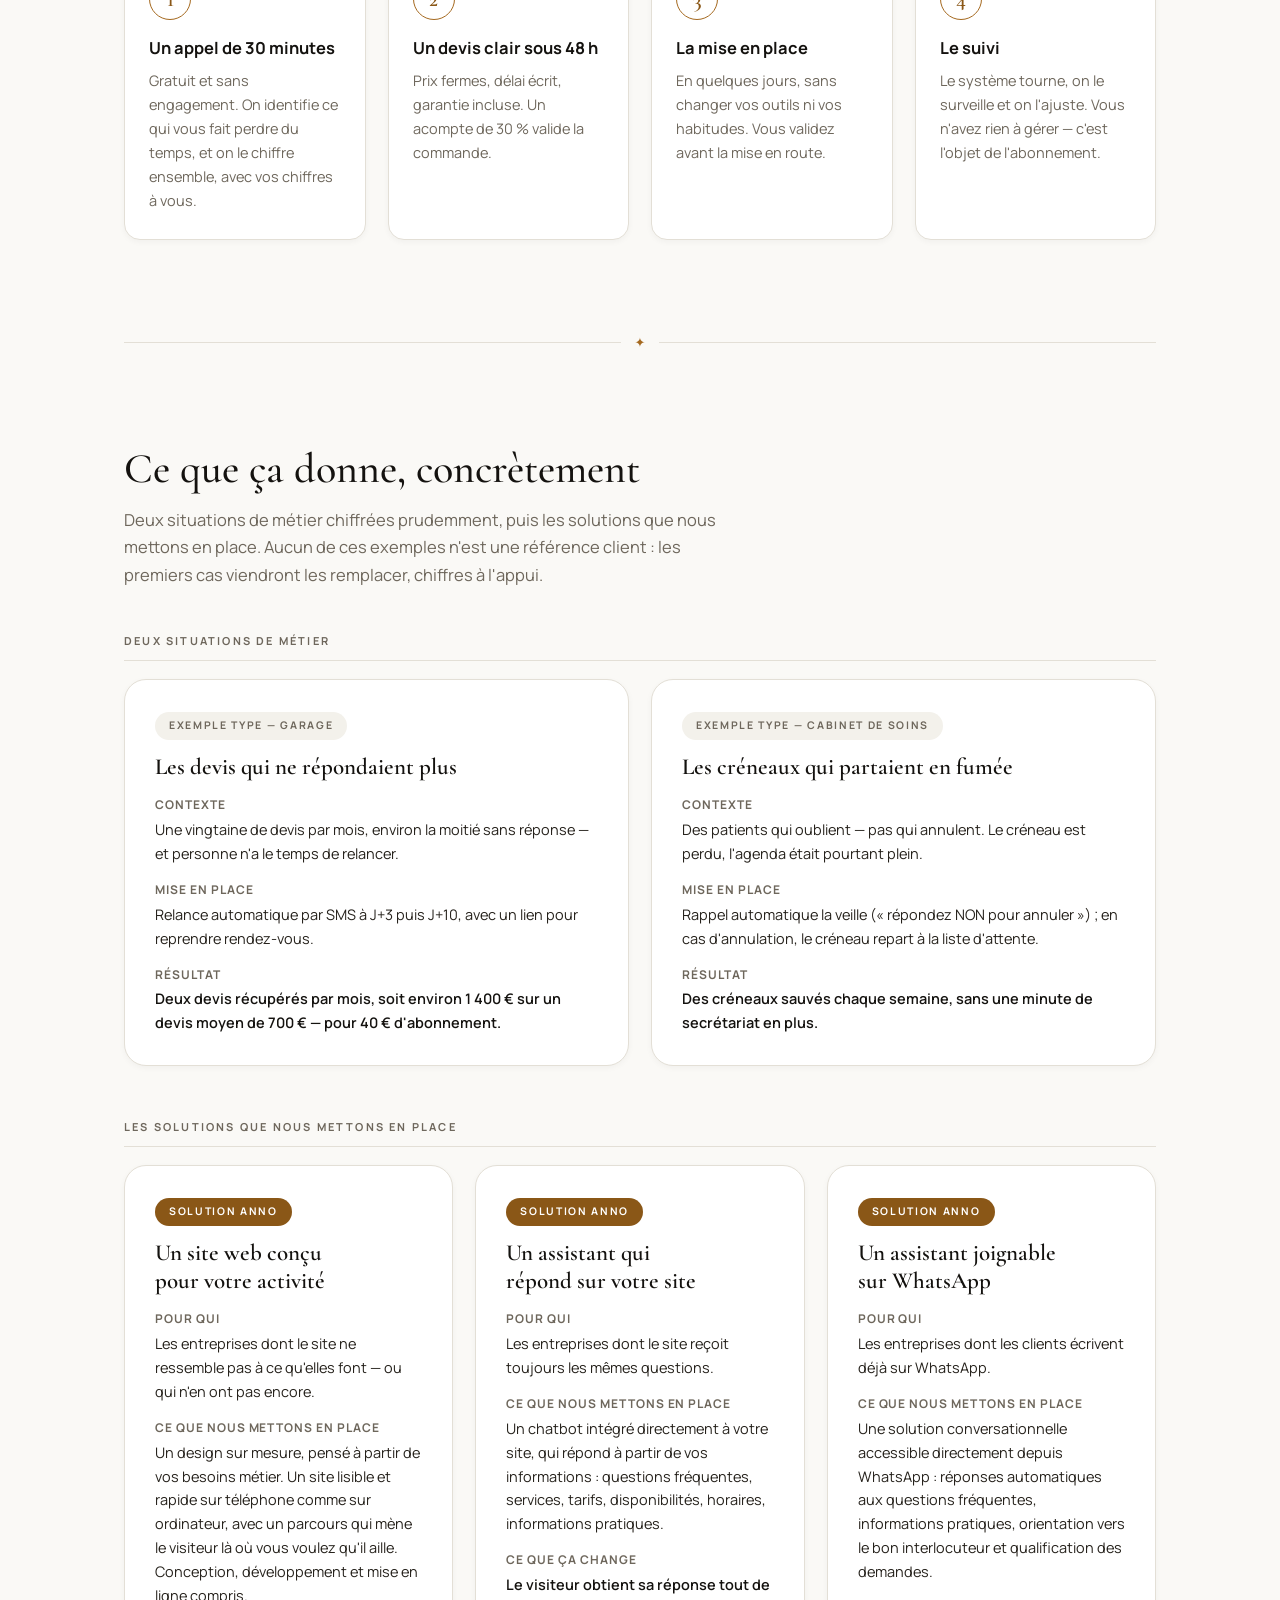
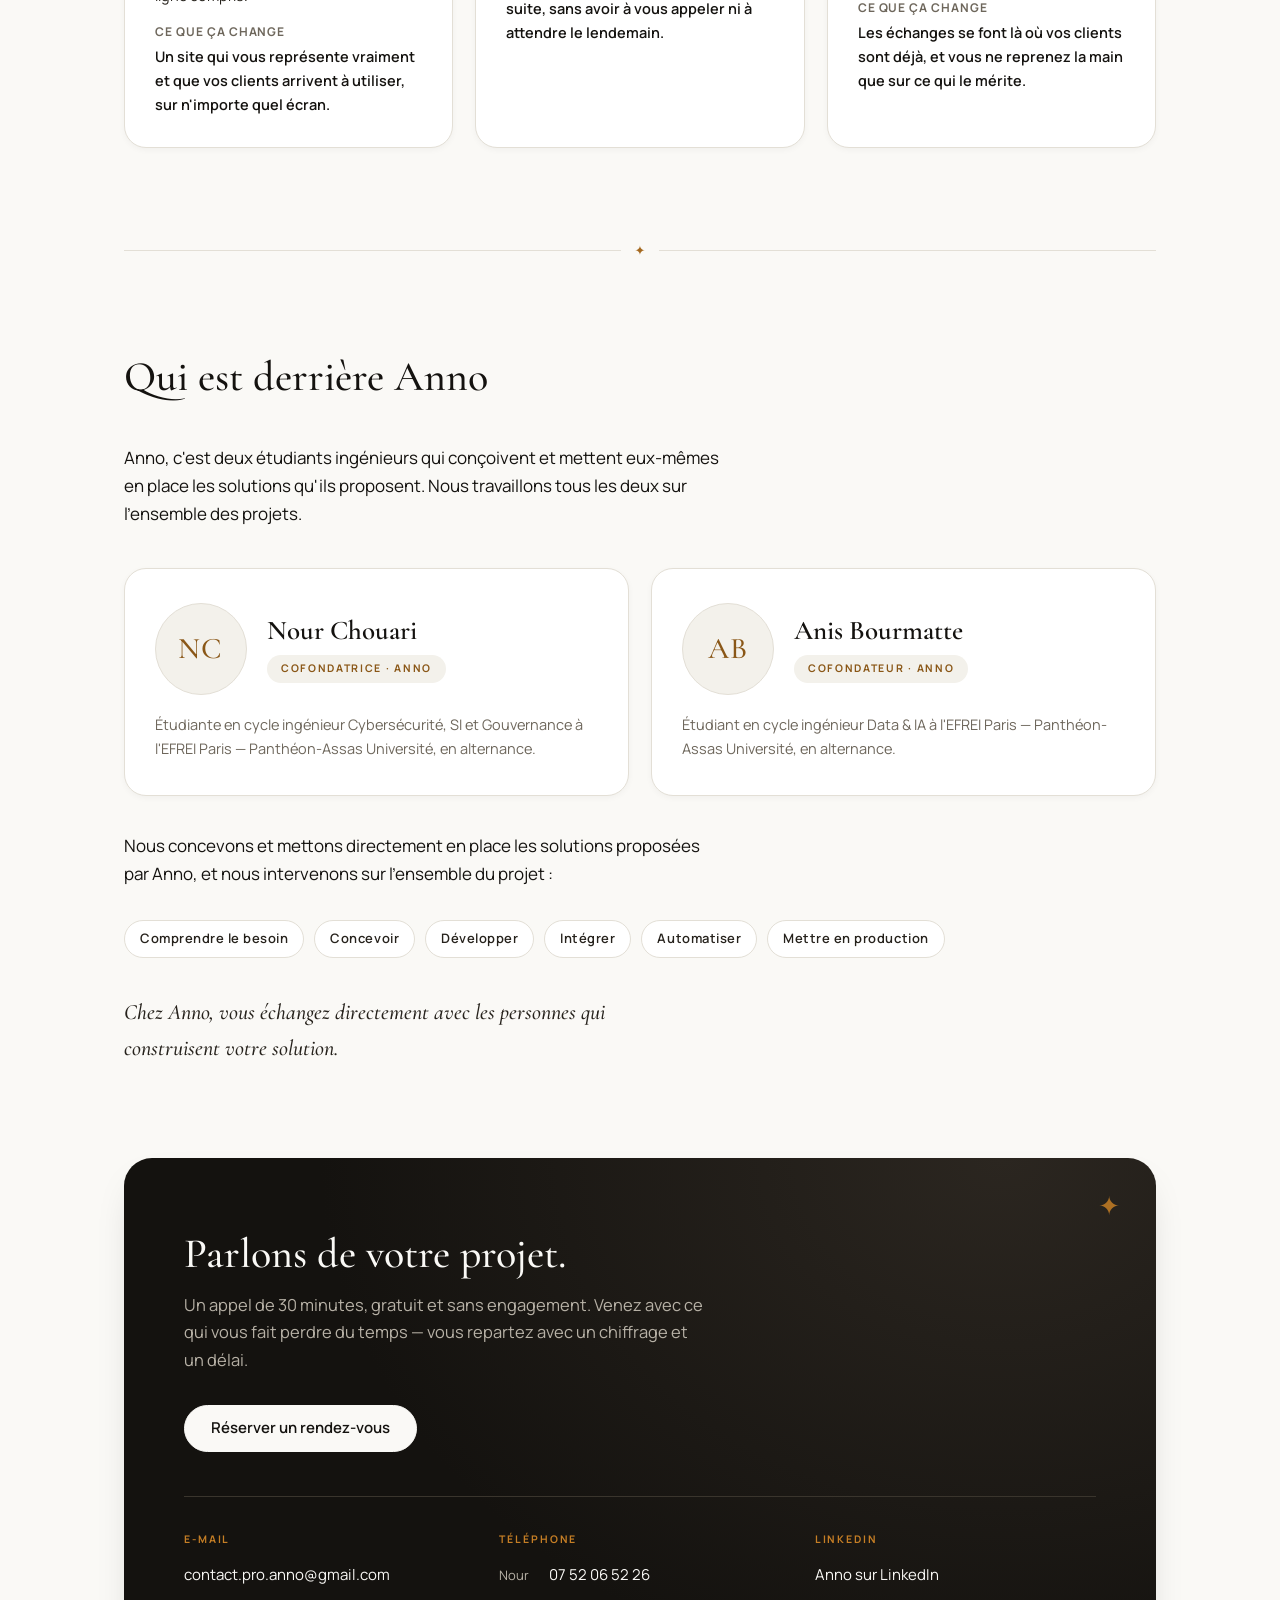
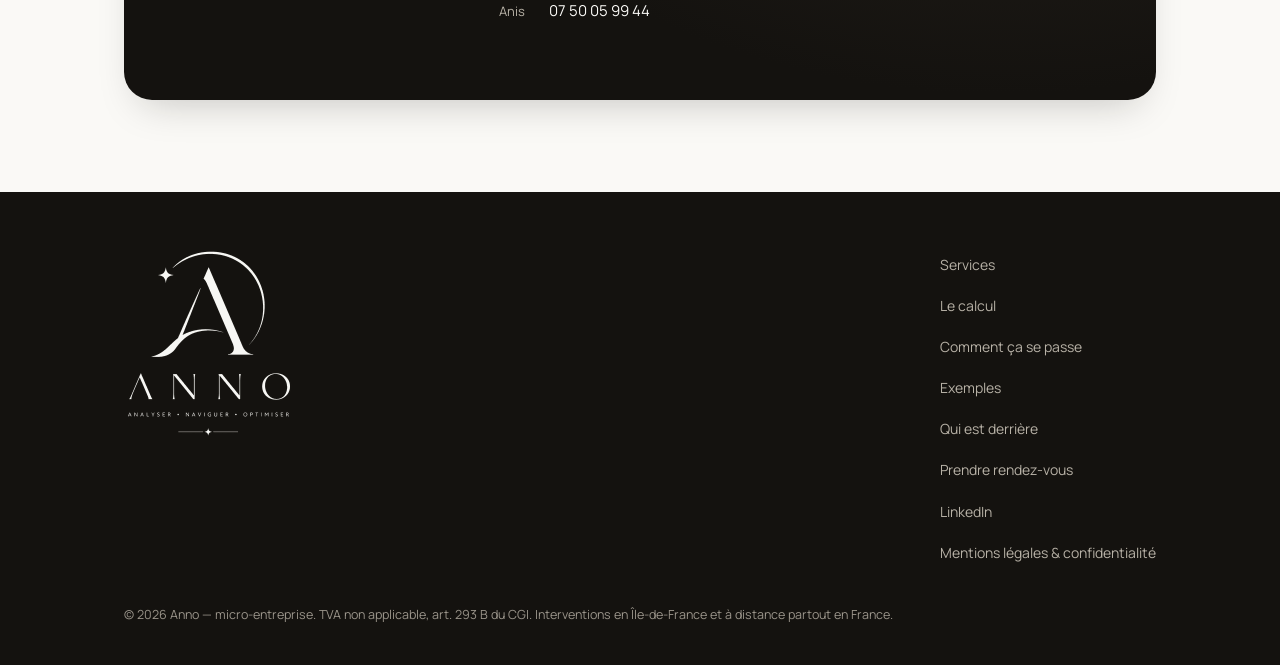
==== commit bbe21b64: "Update member initials and name formatting" ====
--- a/index.html
+++ b/index.html
@@ -426,10 +426,10 @@
             -->
             <div class="member__portrait">
               <!-- <img src="assets/images/anis.jpg" alt="Portrait d'Anis, cofondateur d'Anno" width="92" height="92"> -->
-              <span class="member__initials" aria-hidden="true">A</span>
+              <span class="member__initials" aria-hidden="true">AB</span>
             </div>
             <div>
-              <h3 class="member__name">Anis BOURMATTE</h3>
+              <h3 class="member__name">Anis Bourmatte</h3>
               <span class="pill pill--brand">Cofondateur · Anno</span>
             </div>
           </div>
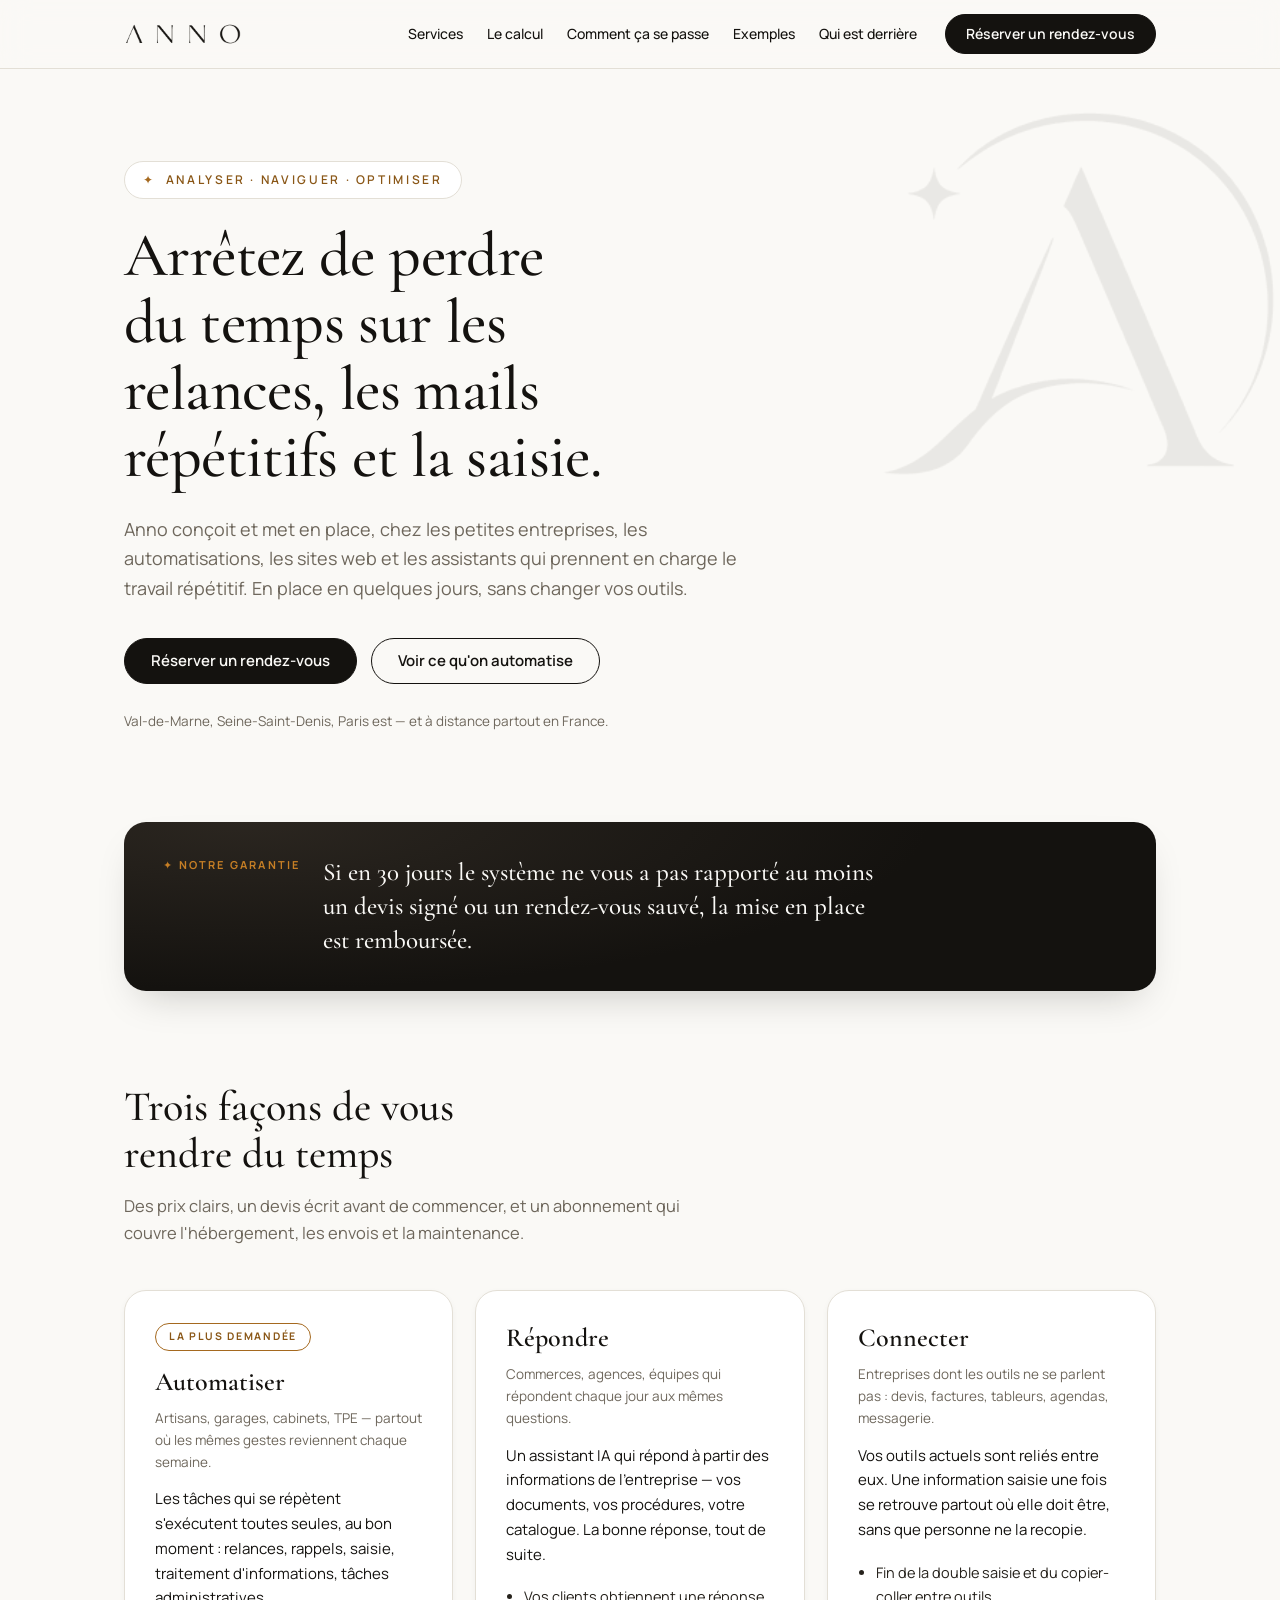
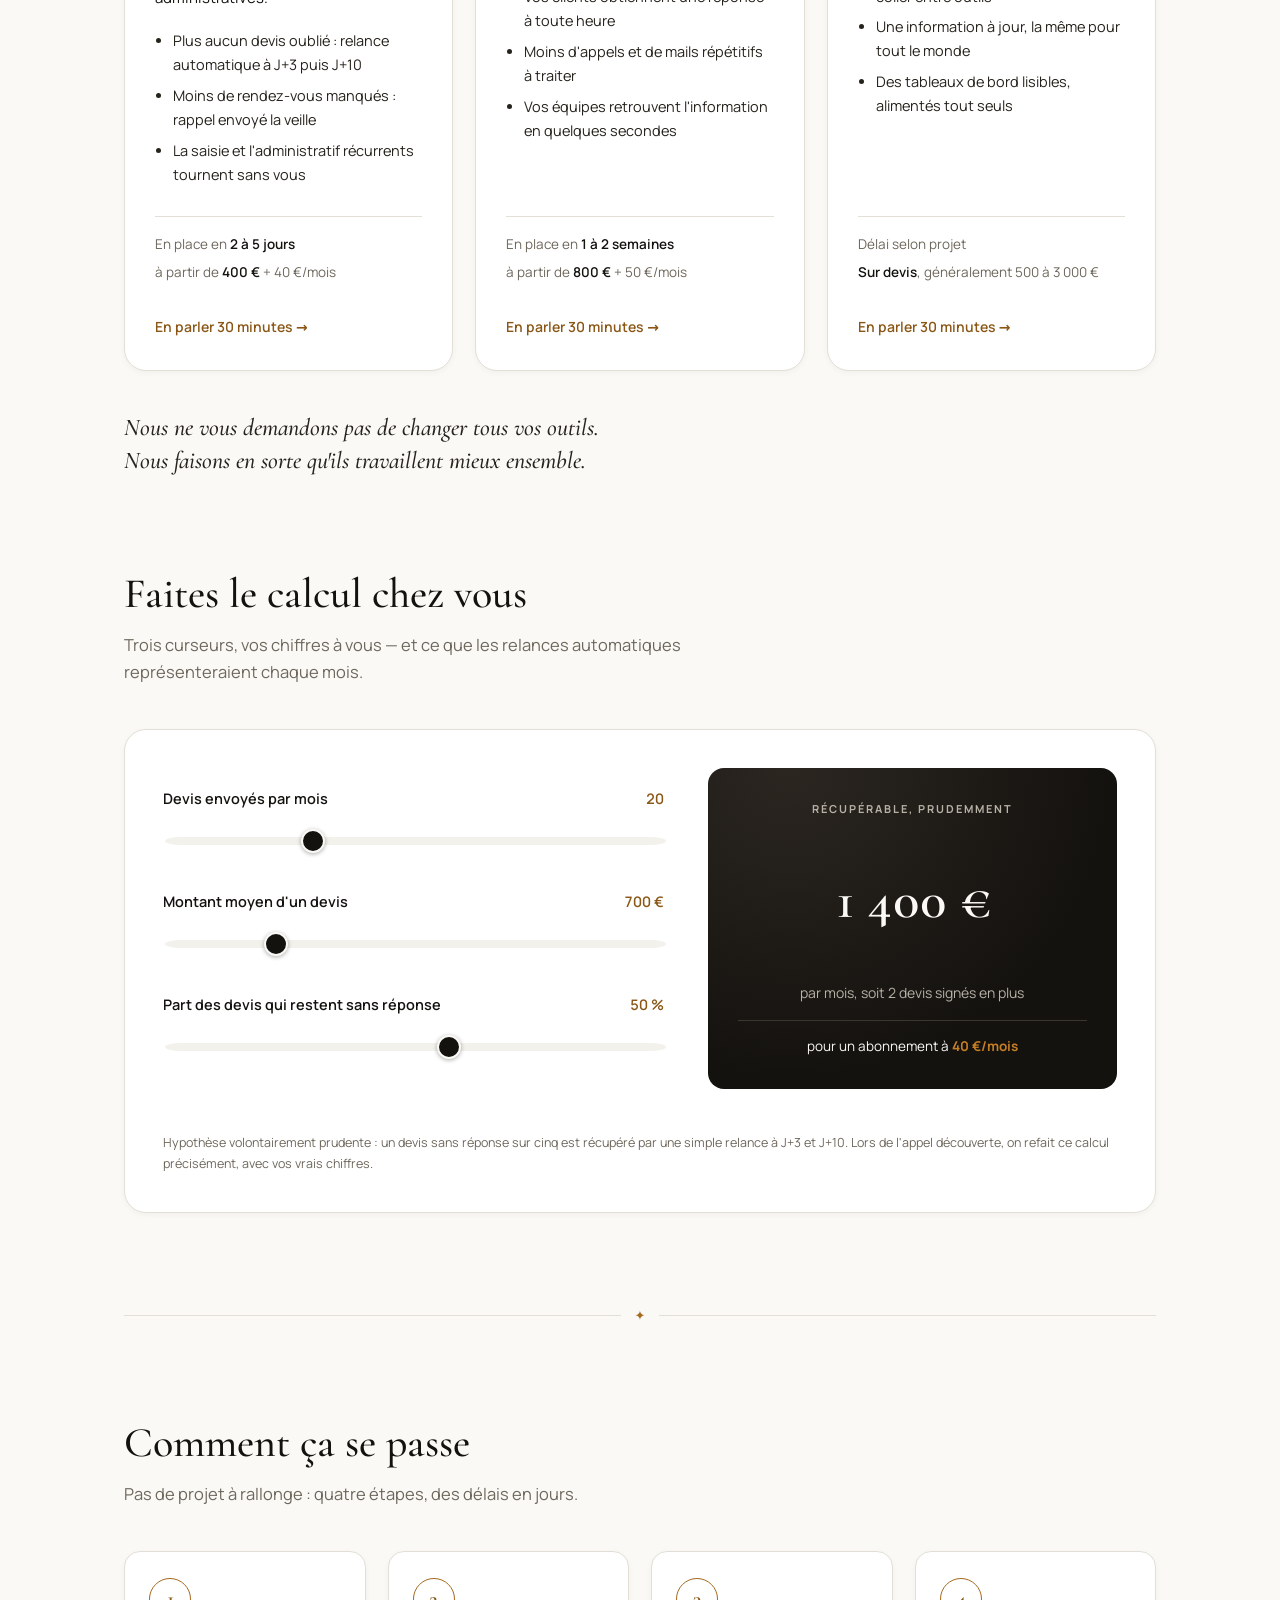
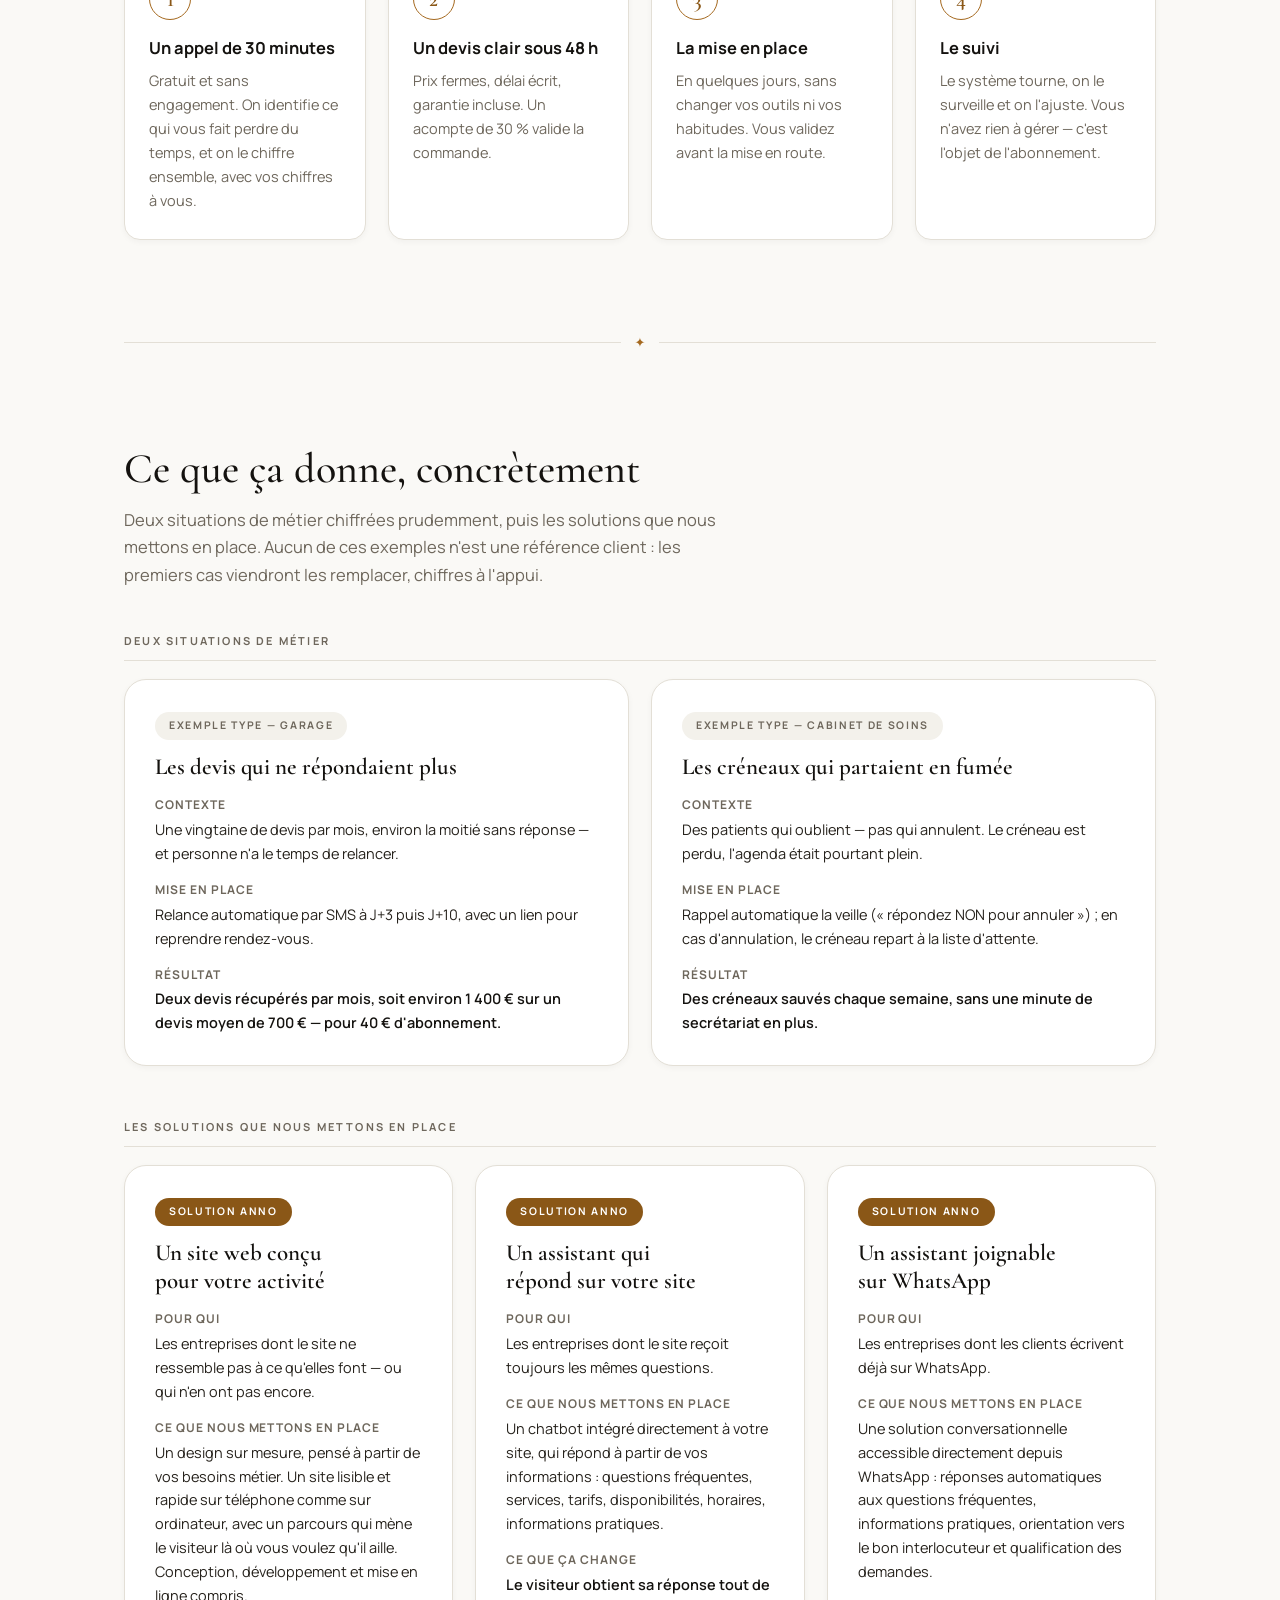
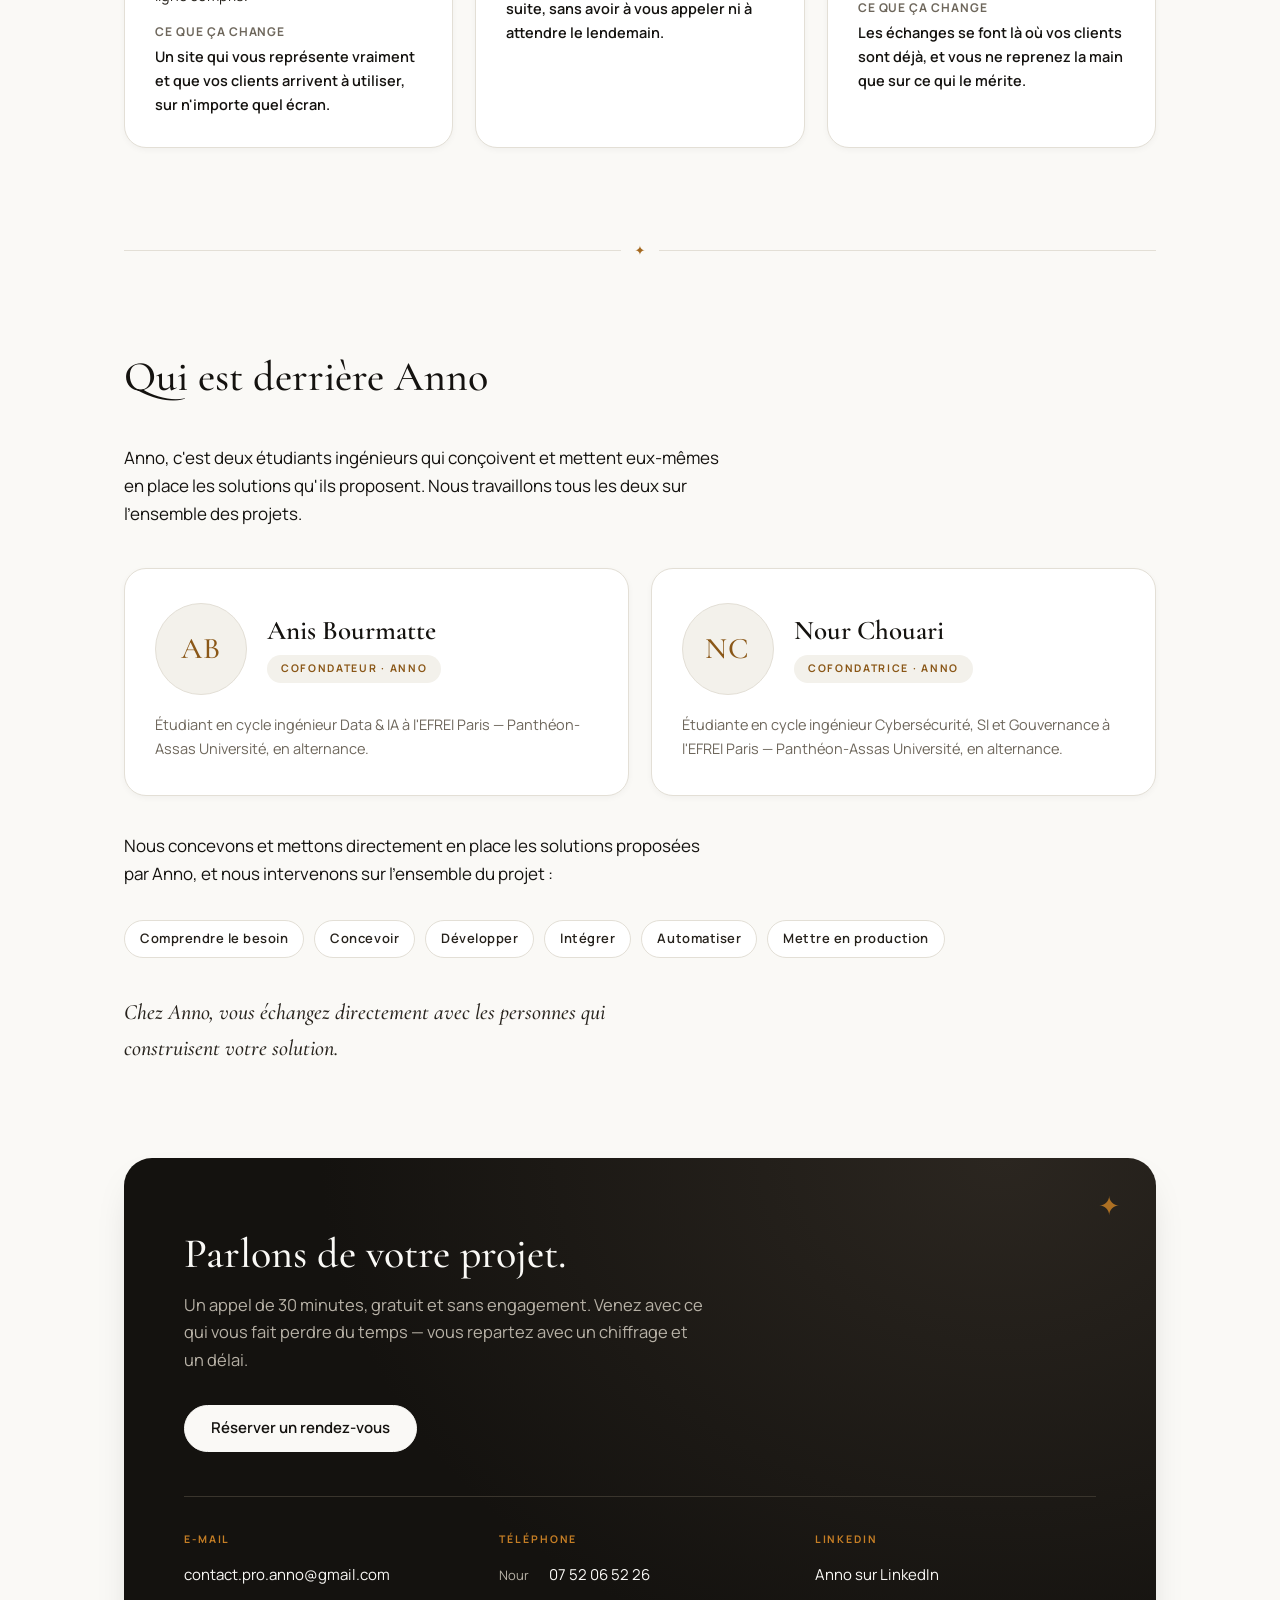
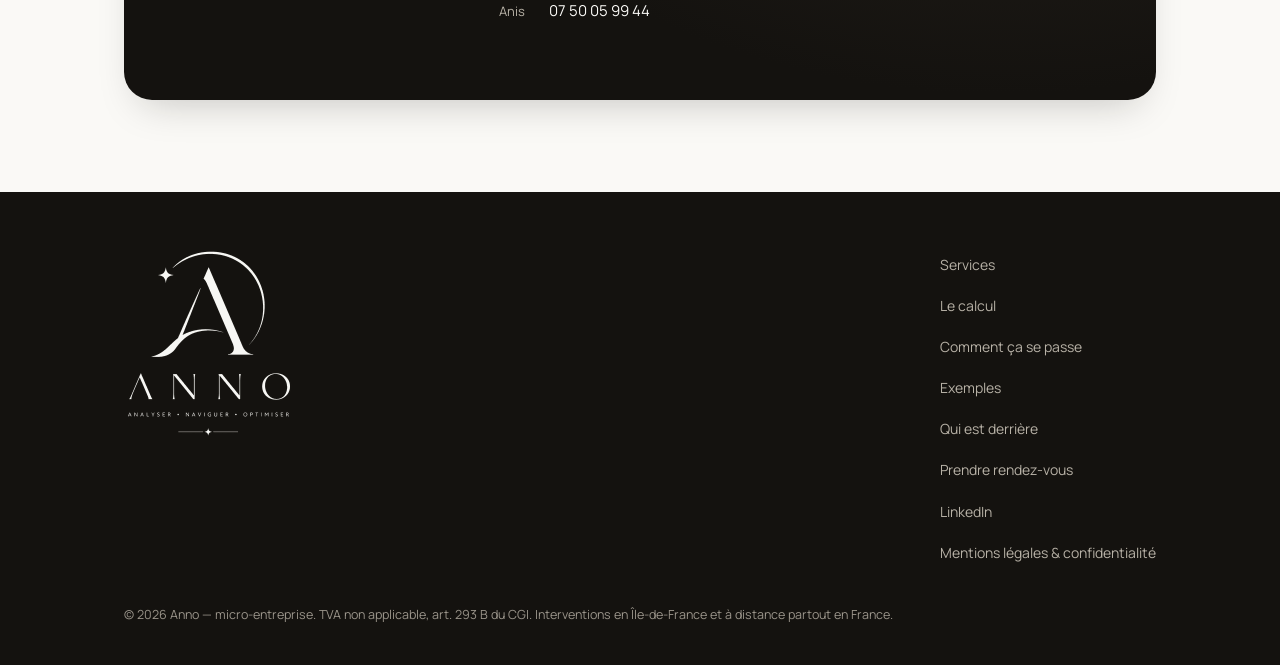
==== commit a227b723: "Add Anis Bourmatte to team member section Added a new team member section for Anis Bourmatte and rem" ====
--- a/index.html
+++ b/index.html
@@ -397,6 +397,23 @@
       <p class="team-intro reveal">Anno, c'est deux étudiants ingénieurs qui conçoivent et mettent eux-mêmes en place les solutions qu'ils proposent. Nous travaillons tous les deux sur l'ensemble des projets.</p>
 
       <div class="team">
+        <article class="member surface reveal d1">
+          <div class="member__head">
+            <!--
+              PHOTO D'ANIS — même principe : déposer le fichier dans assets/images/
+              puis décommenter la ligne <img> ci-dessous.
+            -->
+            <div class="member__portrait">
+              <!-- <img src="assets/images/anis.jpg" alt="Portrait d'Anis, cofondateur d'Anno" width="92" height="92"> -->
+              <span class="member__initials" aria-hidden="true">AB</span>
+            </div>
+            <div>
+              <h3 class="member__name">Anis Bourmatte</h3>
+              <span class="pill pill--brand">Cofondateur · Anno</span>
+            </div>
+          </div>
+          <p class="member__degree">Étudiant en cycle ingénieur Data &amp; IA à l'EFREI Paris — Panthéon-Assas Université, en alternance.</p>
+        </article>
 
         <article class="member surface reveal">
           <div class="member__head">
@@ -418,24 +435,6 @@
           <p class="member__degree">Étudiante en cycle ingénieur Cybersécurité, SI et Gouvernance à l'EFREI Paris — Panthéon-Assas Université, en alternance.</p>
         </article>
 
-        <article class="member surface reveal d1">
-          <div class="member__head">
-            <!--
-              PHOTO D'ANIS — même principe : déposer le fichier dans assets/images/
-              puis décommenter la ligne <img> ci-dessous.
-            -->
-            <div class="member__portrait">
-              <!-- <img src="assets/images/anis.jpg" alt="Portrait d'Anis, cofondateur d'Anno" width="92" height="92"> -->
-              <span class="member__initials" aria-hidden="true">AB</span>
-            </div>
-            <div>
-              <h3 class="member__name">Anis Bourmatte</h3>
-              <span class="pill pill--brand">Cofondateur · Anno</span>
-            </div>
-          </div>
-          <p class="member__degree">Étudiant en cycle ingénieur Data &amp; IA à l'EFREI Paris — Panthéon-Assas Université, en alternance.</p>
-        </article>
-
       </div>
 
       <p class="team-intro reveal" style="margin-top:clamp(28px,4vw,36px);margin-bottom:0">Nous concevons et mettons directement en place les solutions proposées par Anno, et nous intervenons sur l'ensemble du projet :</p>
